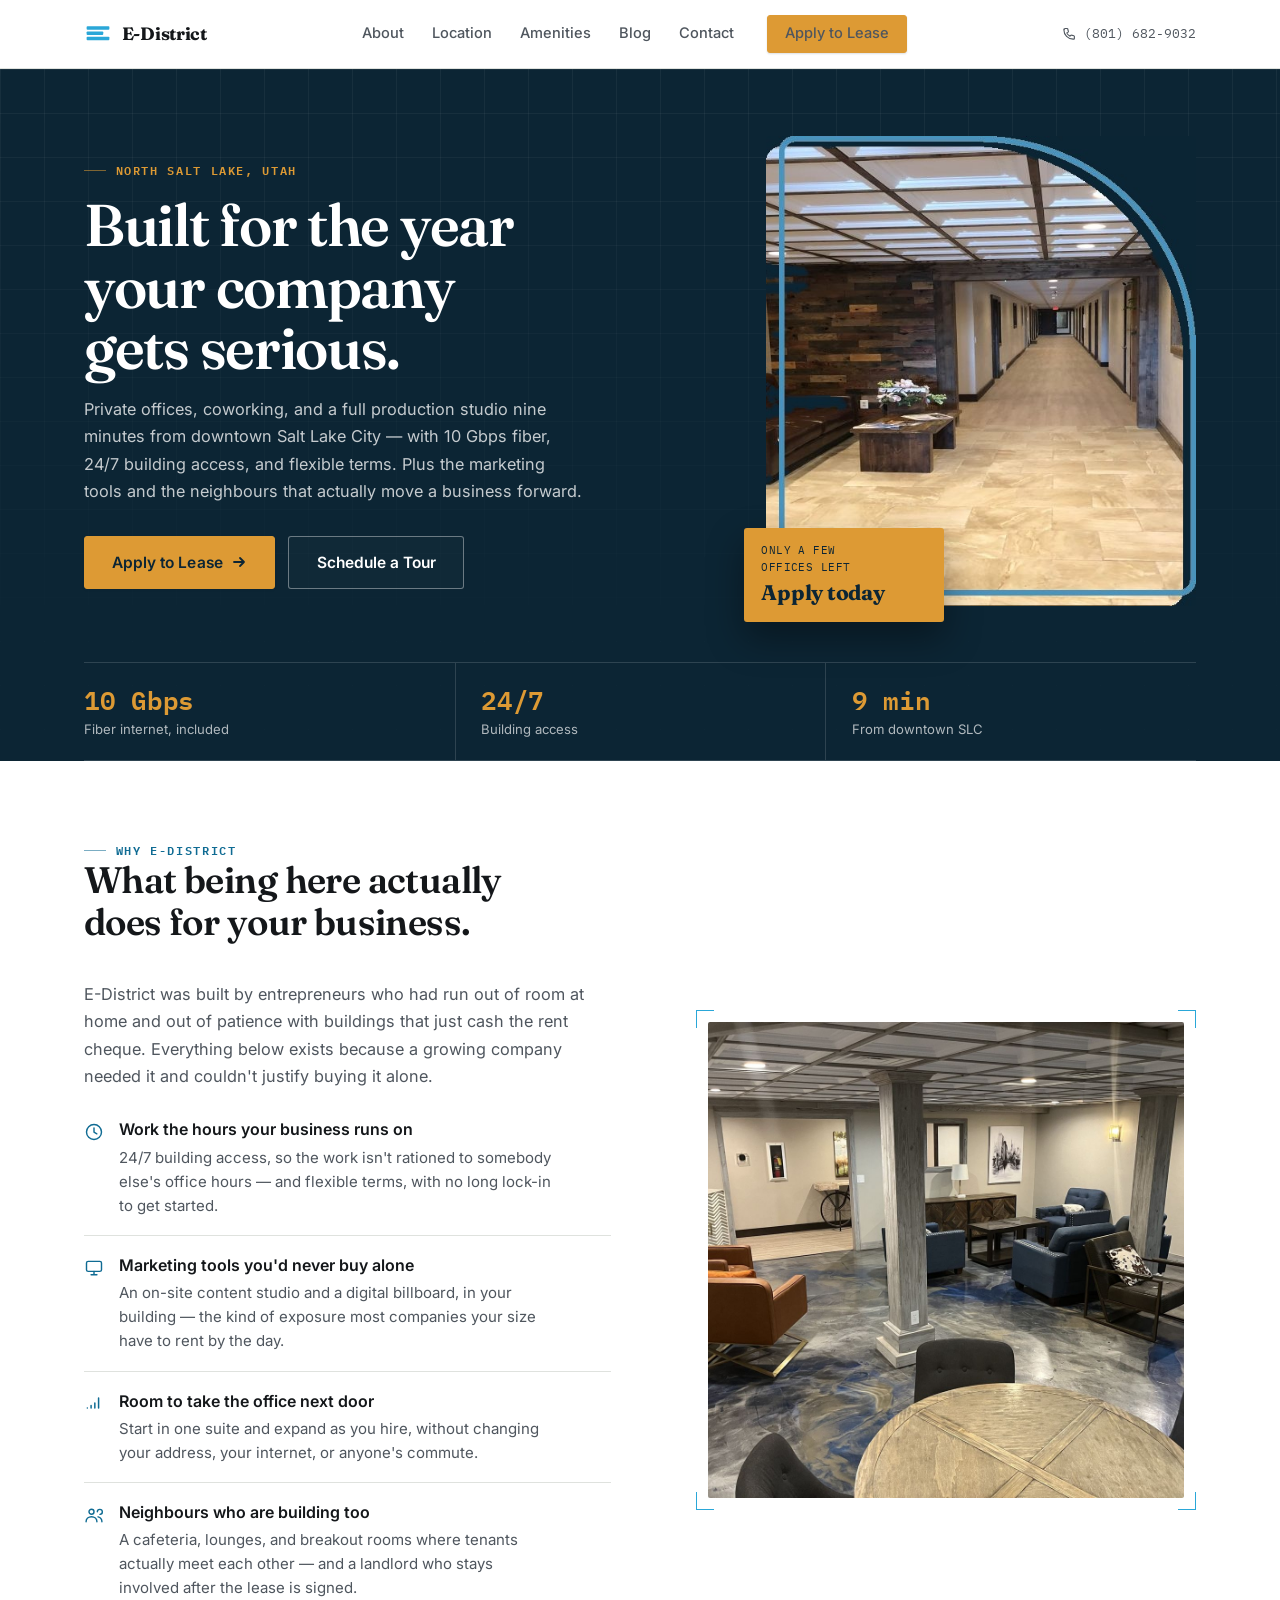
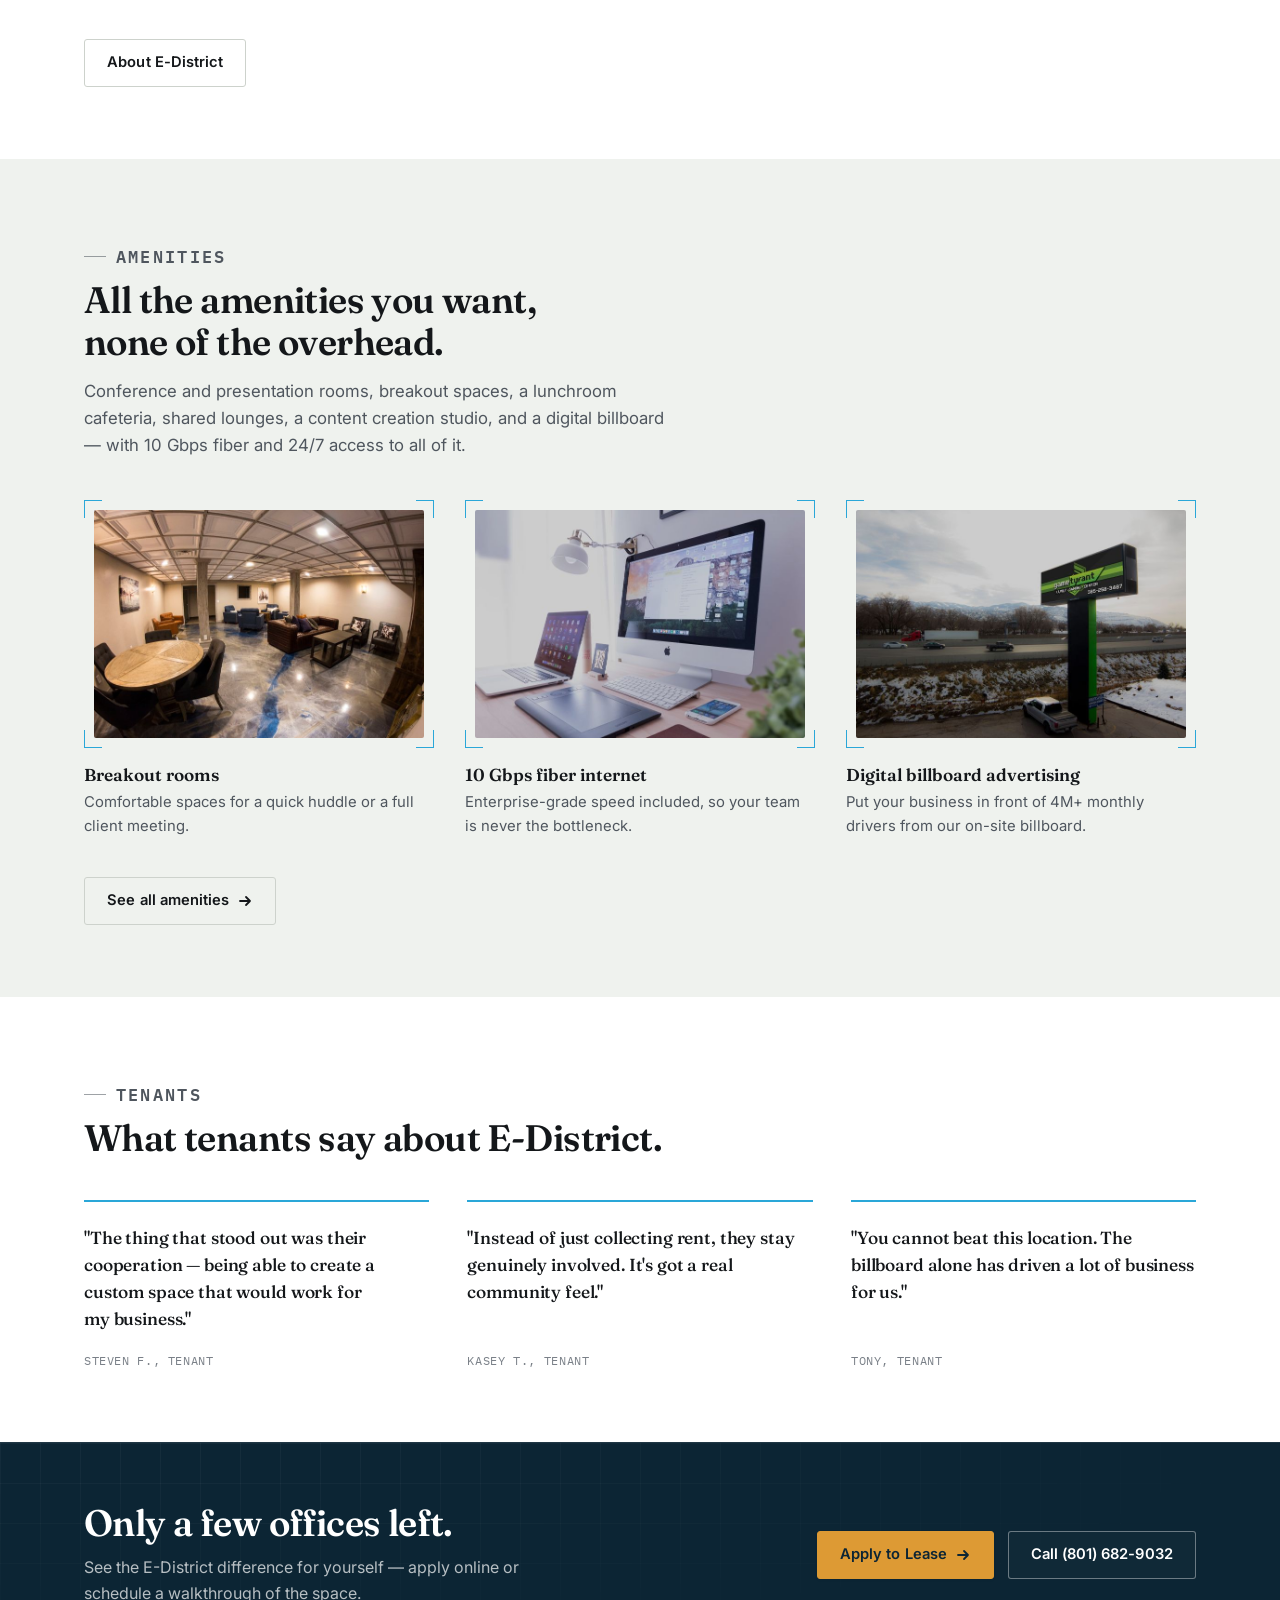
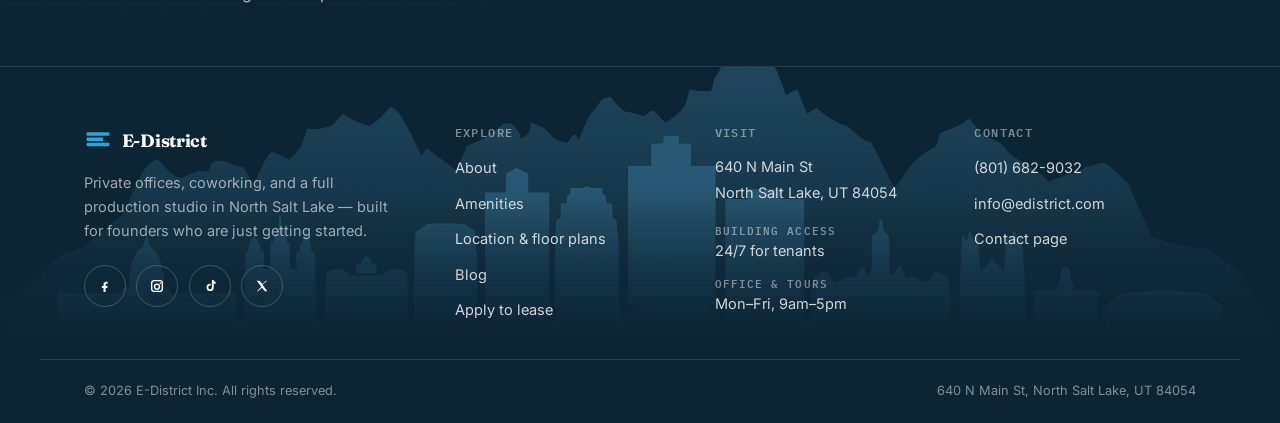
==== index.html @ f1ffbae7 "Initial commit: E-District v1 static site Static marketing site for E-District (edistrict.com) — pla" ====
<!DOCTYPE html>
<html lang="en">
<head>
<meta charset="UTF-8">
  <meta name="viewport" content="width=device-width, initial-scale=1.0">
  <title>E-District | Flexible Office Space in North Salt Lake, UT</title>
  <meta name="description" content="Private offices, coworking, and a production studio in North Salt Lake, UT — 9 minutes from downtown Salt Lake City, with 10 Gbps fiber, 24/7 building access, and flexible-term leases.">
  <link rel="canonical" href="https://edistrict.com/">
  <meta property="og:type" content="website">
  <meta property="og:site_name" content="E-District">
  <meta property="og:title" content="E-District | Flexible Office Space in North Salt Lake, UT">
  <meta property="og:description" content="Private offices, coworking, and a production studio in North Salt Lake, UT — 9 minutes from downtown Salt Lake City, with 10 Gbps fiber, 24/7 building access, and flexible-term leases.">
  <meta property="og:url" content="https://edistrict.com/">
  <meta property="og:image" content="https://edistrict.com/assets/og-image.jpg">
  <meta name="twitter:card" content="summary_large_image">
  <meta name="twitter:title" content="E-District | Flexible Office Space in North Salt Lake, UT">
  <meta name="twitter:description" content="Private offices, coworking, and a production studio in North Salt Lake, UT — 9 minutes from downtown Salt Lake City, with 10 Gbps fiber, 24/7 building access, and flexible-term leases.">
  <meta name="twitter:image" content="https://edistrict.com/assets/og-image.jpg">
  <link rel="icon" href="/assets/favicon.svg" type="image/svg+xml">
  <link rel="preconnect" href="https://fonts.googleapis.com">
  <link rel="preconnect" href="https://fonts.gstatic.com" crossorigin>
  <link rel="stylesheet" href="/css/styles.css">
  <script src="/js/analytics.js" defer></script>
<script type="application/ld+json">
  {
    "@context": "https://schema.org",
    "@type": "RealEstateAgent",
    "name": "E-District",
    "image": "https://edistrict.com/assets/hero-lobby.jpg",
    "url": "https://edistrict.com/",
    "telephone": "+18016829032",
    "email": "info@edistrict.com",
    "priceRange": "$$",
    "address": {
      "@type": "PostalAddress",
      "streetAddress": "640 N Main St",
      "addressLocality": "North Salt Lake",
      "addressRegion": "UT",
      "postalCode": "84054",
      "addressCountry": "US"
    },
    "geo": { "@type": "GeoCoordinates", "latitude": 40.8535, "longitude": -111.9207 },
    "openingHoursSpecification": {
      "@type": "OpeningHoursSpecification",
      "dayOfWeek": ["Monday","Tuesday","Wednesday","Thursday","Friday"],
      "opens": "09:00", "closes": "17:00"
    },
    "amenityFeature": [
      { "@type": "LocationFeatureSpecification", "name": "24/7 building access for tenants", "value": true },
      { "@type": "LocationFeatureSpecification", "name": "10 Gbps fiber internet", "value": true },
      { "@type": "LocationFeatureSpecification", "name": "Conference and presentation rooms", "value": true },
      { "@type": "LocationFeatureSpecification", "name": "Content creation studio", "value": true },
      { "@type": "LocationFeatureSpecification", "name": "Lunchroom cafeteria", "value": true },
      { "@type": "LocationFeatureSpecification", "name": "On-site digital billboard advertising", "value": true }
    ],
    "sameAs": [
      "https://www.facebook.com/EDistrictUtah/",
      "https://www.instagram.com/edistrictoffices",
      "https://www.tiktok.com/@edistrictoffices",
      "https://twitter.com/EdistrictUtah"
    ]
  }
  </script>
</head>
<body>
  <a class="skip-link" href="#main">Skip to content</a>
  <header class="site-header">
    <div class="wrap nav">
      <a class="brand" href="/">
        <svg class="brand-mark" viewBox="0 0 32 32" aria-hidden="true">
          <rect x="3" y="19" width="26" height="4" rx="1"/>
          <rect x="3" y="13" width="19" height="4" rx="1"/>
          <rect x="3" y="7" width="26" height="4" rx="1"/>
        </svg>
        <span>E-District</span>
      </a>
      <nav class="nav-links" id="nav-links" aria-label="Primary">
        <a href="/about/">About</a>
        <a href="/map/">Location</a>
        <a href="/amenities/">Amenities</a>
        <a href="/blog/">Blog</a>
        <a href="/contact/">Contact</a>
        <a class="btn btn-sm btn-primary" href="https://7fvinr5e1xg.typeform.com/to/bxV5G1v6" target="_blank" rel="noopener noreferrer">Apply to Lease</a>
        <a class="nav-panel-phone" href="tel:+18016829032"><svg viewBox="0 0 24 24" fill="none" stroke="currentColor" stroke-width="1.8" stroke-linecap="round" stroke-linejoin="round" aria-hidden="true"><path d="M4 5c0-.6.4-1 1-1h3.2c.5 0 .9.3 1 .8l1 4a1 1 0 0 1-.3 1L7.6 11c1 2.3 2.9 4.2 5.2 5.2l1.2-1.3c.3-.3.7-.4 1-.3l4 1c.5.1.8.5.8 1V20c0 .6-.4 1-1 1h-1C9.6 21 3 14.4 3 6V5Z"/></svg>(801) 682-9032</a>
      </nav>
      <div class="nav-right">
        <a class="nav-phone" href="tel:+18016829032"><svg viewBox="0 0 24 24" fill="none" stroke="currentColor" stroke-width="1.8" stroke-linecap="round" stroke-linejoin="round" aria-hidden="true"><path d="M4 5c0-.6.4-1 1-1h3.2c.5 0 .9.3 1 .8l1 4a1 1 0 0 1-.3 1L7.6 11c1 2.3 2.9 4.2 5.2 5.2l1.2-1.3c.3-.3.7-.4 1-.3l4 1c.5.1.8.5.8 1V20c0 .6-.4 1-1 1h-1C9.6 21 3 14.4 3 6V5Z"/></svg>(801) 682-9032</a>
        <button class="nav-toggle" aria-expanded="false" aria-controls="nav-links" aria-label="Toggle menu">
          <span></span>
        </button>
      </div>
    </div>
  </header>
  <main id="main">
    <section class="hero">
      <div class="wrap hero-grid">
        <div>
          <p class="spec">NORTH SALT LAKE, UTAH</p>
          <h1 class="h1">Built for the year your company gets serious.</h1>
          <p class="lede">Private offices, coworking, and a full production studio nine minutes from downtown Salt Lake City — with 10 Gbps fiber, 24/7 building access, and flexible terms. Plus the marketing tools and the neighbours that actually move a business forward.</p>
          <div class="hero-ctas">
            <a class="btn btn-lg btn-primary" href="https://7fvinr5e1xg.typeform.com/to/bxV5G1v6" target="_blank" rel="noopener noreferrer">Apply to Lease<svg viewBox="0 0 16 16" fill="none" stroke="currentColor" stroke-width="1.8" stroke-linecap="round" stroke-linejoin="round" aria-hidden="true"><path d="M3 8h10M9 4l4 4-4 4"/></svg></a>
            <a class="btn btn-lg btn-outline-light" href="/contact/">Schedule a Tour</a>
          </div>
        </div>
        <div class="hero-figure">
          <img class="hero-photo" src="/assets/hero-lobby.jpg" alt="E-District lobby and hallway with wood-panel accent wall" loading="eager" fetchpriority="high" width="534" height="584">
          <p class="hero-badge">Only a few offices left<strong>Apply today</strong></p>
        </div>
      </div>
      <div class="wrap">
        <div class="stat-strip">
          <div class="stat"><div class="stat-num">10 Gbps</div><div class="stat-label">Fiber internet, included</div></div>
          <div class="stat"><div class="stat-num">24/7</div><div class="stat-label">Building access</div></div>
          <div class="stat"><div class="stat-num">9 min</div><div class="stat-label">From downtown SLC</div></div>
        </div>
      </div>
    </section>

    <section class="section">
      <div class="wrap split">
        <div>
          <p class="spec">WHY E-DISTRICT</p>
          <h2 class="h2">What being here actually does for your business.</h2>
          <p class="lede mt-lg">E-District was built by entrepreneurs who had run out of room at home and out of patience with buildings that just cash the rent cheque. Everything below exists because a growing company needed it and couldn't justify buying it alone.</p>
          <div class="value-list">
            <div class="value-item">
              <svg viewBox="0 0 24 24" fill="none" stroke="currentColor" stroke-width="1.7" stroke-linecap="round" stroke-linejoin="round" aria-hidden="true"><circle cx="12" cy="12" r="9"/><path d="M12 7v5.2l3.4 2"/></svg>
              <div><h3>Work the hours your business runs on</h3><p>24/7 building access, so the work isn't rationed to somebody else's office hours — and flexible terms, with no long lock-in to get started.</p></div>
            </div>
            <div class="value-item">
              <svg viewBox="0 0 24 24" fill="none" stroke="currentColor" stroke-width="1.7" stroke-linecap="round" stroke-linejoin="round" aria-hidden="true"><rect x="3" y="4" width="18" height="12" rx="2"/><path d="M12 16v4M8.5 20h7"/></svg>
              <div><h3>Marketing tools you'd never buy alone</h3><p>An on-site content studio and a digital billboard, in your building — the kind of exposure most companies your size have to rent by the day.</p></div>
            </div>
            <div class="value-item">
              <svg viewBox="0 0 24 24" fill="none" stroke="currentColor" stroke-width="1.8" stroke-linecap="round" stroke-linejoin="round" aria-hidden="true"><path d="M4 18h.01M8.5 18v-3M13 18v-6M17.5 18V6"/></svg>
              <div><h3>Room to take the office next door</h3><p>Start in one suite and expand as you hire, without changing your address, your internet, or anyone's commute.</p></div>
            </div>
            <div class="value-item">
              <svg viewBox="0 0 24 24" fill="none" stroke="currentColor" stroke-width="1.7" stroke-linecap="round" stroke-linejoin="round" aria-hidden="true"><circle cx="9" cy="8" r="3"/><path d="M2.5 20c0-3.6 2.9-6 6.5-6s6.5 2.4 6.5 6"/><path d="M16 8.2a3 3 0 1 1 3.2 3M21.5 20c0-2.9-1.9-5.1-4.6-5.8"/></svg>
              <div><h3>Neighbours who are building too</h3><p>A cafeteria, lounges, and breakout rooms where tenants actually meet each other — and a landlord who stays involved after the lease is signed.</p></div>
            </div>
          </div>
          <a class="btn btn-outline mt-lg" href="/about/">About E-District</a>
        </div>
        <div>
          <div class="frame split-media"><div class="frame-c2"></div><img src="/assets/common-area.jpg" alt="E-District shared common area with lounge seating" loading="lazy" width="1400" height="1050"></div>
        </div>
      </div>
    </section>

    <section class="section section-alt">
      <div class="wrap">
        <div class="section-head">
          <p class="spec">AMENITIES</p>
          <h2 class="h2">All the amenities you want, none of the overhead.</h2>
          <p>Conference and presentation rooms, breakout spaces, a lunchroom cafeteria, shared lounges, a content creation studio, and a digital billboard — with 10 Gbps fiber and 24/7 access to all of it.</p>
        </div>
        <div class="grid-3">
          <div class="amenity-card">
            <div class="frame"><div class="frame-c2"></div><img src="/assets/amenities-img/lobby.jpg" alt="Breakout room with lounge seating" loading="lazy" width="711" height="490"></div>
            <h3>Breakout rooms</h3>
            <p>Comfortable spaces for a quick huddle or a full client meeting.</p>
          </div>
          <div class="amenity-card">
            <div class="frame"><div class="frame-c2"></div><img src="/assets/amenities-img/fiber-internet.jpg" alt="High-speed fiber internet infrastructure" loading="lazy" width="711" height="490"></div>
            <h3>10 Gbps fiber internet</h3>
            <p>Enterprise-grade speed included, so your team is never the bottleneck.</p>
          </div>
          <div class="amenity-card">
            <div class="frame"><div class="frame-c2"></div><img src="/assets/amenities-img/digital-billboard.jpg" alt="Digital billboard along the freeway" loading="lazy" width="711" height="490"></div>
            <h3>Digital billboard advertising</h3>
            <p>Put your business in front of 4M+ monthly drivers from our on-site billboard.</p>
          </div>
        </div>
        <a class="btn btn-outline mt-lg" href="/amenities/">See all amenities<svg viewBox="0 0 16 16" fill="none" stroke="currentColor" stroke-width="1.8" stroke-linecap="round" stroke-linejoin="round" aria-hidden="true"><path d="M3 8h10M9 4l4 4-4 4"/></svg></a>
      </div>
    </section>

    <section class="section">
      <div class="wrap">
        <div class="section-head">
          <p class="spec">TENANTS</p>
          <h2 class="h2">What tenants say about E-District.</h2>
        </div>
        <div class="quote-grid">
          <div class="quote-card">
            <p>"The thing that stood out was their cooperation — being able to create a custom space that would work for my business."</p>
            <cite>Steven F., Tenant</cite>
          </div>
          <div class="quote-card">
            <p>"Instead of just collecting rent, they stay genuinely involved. It's got a real community feel."</p>
            <cite>Kasey T., Tenant</cite>
          </div>
          <div class="quote-card">
            <p>"You cannot beat this location. The billboard alone has driven a lot of business for us."</p>
            <cite>Tony, Tenant</cite>
          </div>
        </div>
      </div>
    </section>

    <section class="cta-band">
      <div class="wrap cta-band-inner">
        <div>
          <h2 class="h2">Only a few offices left.</h2>
          <p>See the E-District difference for yourself — apply online or schedule a walkthrough of the space.</p>
        </div>
        <div class="cta-band-ctas">
          <a class="btn btn-primary" href="https://7fvinr5e1xg.typeform.com/to/bxV5G1v6" target="_blank" rel="noopener noreferrer">Apply to Lease<svg viewBox="0 0 16 16" fill="none" stroke="currentColor" stroke-width="1.8" stroke-linecap="round" stroke-linejoin="round" aria-hidden="true"><path d="M3 8h10M9 4l4 4-4 4"/></svg></a>
          <a class="btn btn-outline-light" href="tel:+18016829032">Call (801) 682-9032</a>
        </div>
      </div>
    </section>

  </main>
  <footer class="site-footer">
    <img class="footer-skyline" src="/assets/skyline.png" alt="" loading="lazy" width="2000" height="877">
    <div class="wrap footer-main">
      <div class="footer-grid">
        <div class="footer-brand">
          <a class="brand" href="/">
            <svg class="brand-mark" viewBox="0 0 32 32" aria-hidden="true">
              <rect x="3" y="19" width="26" height="4" rx="1"/>
              <rect x="3" y="13" width="19" height="4" rx="1"/>
              <rect x="3" y="7" width="26" height="4" rx="1"/>
            </svg>
            <span>E-District</span>
          </a>
          <p>Private offices, coworking, and a full production studio in North Salt Lake — built for founders who are just getting started.</p>
          <div class="footer-social">
          <a href="https://www.facebook.com/EDistrictUtah/" target="_blank" rel="noopener noreferrer" aria-label="E-District on Facebook"><svg viewBox="0 0 24 24"><path d="M14.5 8.5H16V5.7c-.3 0-1.2-.1-2.3-.1-2.3 0-3.9 1.4-3.9 4v2.4H7.3v3.1h2.5V21h3.2v-5.9h2.4l.4-3.1h-2.8V10c0-.9.2-1.5 1.5-1.5Z"/></svg></a>
          <a href="https://www.instagram.com/edistrictoffices" target="_blank" rel="noopener noreferrer" aria-label="E-District on Instagram"><svg viewBox="0 0 24 24"><path d="M8 3h8a5 5 0 0 1 5 5v8a5 5 0 0 1-5 5H8a5 5 0 0 1-5-5V8a5 5 0 0 1 5-5Zm0 2a3 3 0 0 0-3 3v8a3 3 0 0 0 3 3h8a3 3 0 0 0 3-3V8a3 3 0 0 0-3-3H8Zm4 3.3A4.7 4.7 0 1 1 7.3 13 4.7 4.7 0 0 1 12 8.3Zm0 2A2.7 2.7 0 1 0 14.7 13 2.7 2.7 0 0 0 12 10.3Zm5-3.6a1.1 1.1 0 1 1-1.1 1.1 1.1 1.1 0 0 1 1.1-1.1Z"/></svg></a>
          <a href="https://www.tiktok.com/@edistrictoffices" target="_blank" rel="noopener noreferrer" aria-label="E-District on Tiktok"><svg viewBox="0 0 24 24"><path d="M15 3h2.6c.2 1.6 1.4 2.9 3.1 3.2v2.6a6 6 0 0 1-3.1-.9v6.3a5.4 5.4 0 1 1-5.4-5.4c.2 0 .5 0 .7.1v2.7a2.7 2.7 0 1 0 1.9 2.6V3Z"/></svg></a>
          <a href="https://twitter.com/EdistrictUtah" target="_blank" rel="noopener noreferrer" aria-label="E-District on Twitter"><svg viewBox="0 0 24 24"><path d="m4 4 7 9.2L4.4 20H6l5.9-5.4L16.5 20H20l-7.4-9.7L19.6 4H18l-5.4 5-4.2-5H4Z"/></svg></a>
          </div>
        </div>
        <div class="footer-col">
          <h2>Explore</h2>
          <ul>
            <li><a href="/about/">About</a></li>
            <li><a href="/amenities/">Amenities</a></li>
            <li><a href="/map/">Location &amp; floor plans</a></li>
            <li><a href="/blog/">Blog</a></li>
            <li><a href="/spaces/">Apply to lease</a></li>
          </ul>
        </div>
        <div class="footer-col">
          <h2>Visit</h2>
          <address>
            640 N Main St<br>
            North Salt Lake, UT 84054
          </address>
          <dl class="hours">
            <dt>Building access</dt><dd>24/7 for tenants</dd>
            <dt>Office &amp; tours</dt><dd>Mon–Fri, 9am–5pm</dd>
          </dl>
        </div>
        <div class="footer-col">
          <h2>Contact</h2>
          <ul>
            <li><a href="tel:+18016829032">(801) 682-9032</a></li>
            <li><a href="mailto:info@edistrict.com">info@edistrict.com</a></li>
            <li><a href="/contact/">Contact page</a></li>
          </ul>
        </div>
      </div>
    </div>
    <div class="wrap footer-bottom">
      <span>&copy; <span data-year>2026</span> E-District Inc. All rights reserved.</span>
      <span>640 N Main St, North Salt Lake, UT 84054</span>
    </div>
  </footer>
  <script src="/js/main.js"></script>
</body>
</html>
---- css/styles.css ----
/* =========================================================
   E-DISTRICT — Design System
   Blueprint-inspired: architectural precision + warm materiality
   ========================================================= */

@import url('https://fonts.googleapis.com/css2?family=Fraunces:opsz,wght@9..144,500;9..144,600;9..144,700&family=Inter:wght@400;500;600;700&family=IBM+Plex+Mono:wght@500;600&display=swap');

:root{
  /* Color */
  --ink: #14171a;
  --ink-soft: #4f565e;
  --ink-faint: #7a8088;
  --paper: #ffffff;
  --paper-alt: #eff2ee;
  --blueprint: #0f6b93;
  --blueprint-bright: #2aa7d8;
  --navy-deep: #0c2534;
  --navy-soft: #123145;
  --amber: #dd9a34;
  --amber-deep: #b87d21;
  --line: #dfe2de;
  --line-strong: #cdd2cc;
  --line-deep: rgba(255,255,255,.14);

  /* Type */
  --font-display: "Fraunces", Georgia, serif;
  --font-body: "Inter", -apple-system, BlinkMacSystemFont, "Segoe UI", sans-serif;
  --font-mono: "IBM Plex Mono", "SFMono-Regular", Menlo, monospace;

  /* Layout */
  --max: 1200px;
  --max-narrow: 780px;
  --gutter: clamp(1.25rem, 3.6vw, 2.75rem);
  --radius: 3px;
  --radius-lg: 5px;
  --header-h: 68px;

  /* Rhythm */
  --section-y: clamp(3.25rem, 5.6vw, 5.25rem);
  --section-y-tight: clamp(2.5rem, 4vw, 3.75rem);
  --frame-pad: 12px;
}

/* ---------- Reset ---------- */
*, *::before, *::after{ box-sizing: border-box; }
html{ scroll-behavior: smooth; -webkit-text-size-adjust: 100%; }
@media (prefers-reduced-motion: reduce){
  html{ scroll-behavior: auto; }
  *, *::before, *::after{ animation-duration: .001ms !important; animation-iteration-count: 1 !important; transition-duration: .001ms !important; }
}
body{
  margin: 0;
  min-height: 100vh;
  display: flex; flex-direction: column;
  font-family: var(--font-body);
  color: var(--ink);
  background: var(--paper);
  line-height: 1.62;
  -webkit-font-smoothing: antialiased;
}
img{ max-width: 100%; height: auto; display: block; }
a{ color: inherit; text-decoration: none; }
ul{ margin: 0; padding: 0; list-style: none; }
h1,h2,h3,h4{
  font-family: var(--font-display); font-weight: 600; line-height: 1.1;
  margin: 0; color: var(--ink); text-wrap: balance;
}
p{ margin: 0; text-wrap: pretty; }
button{ font-family: inherit; cursor: pointer; }
input, textarea{ font-family: inherit; font-size: 1rem; }
iframe{ max-width: 100%; }
main{ flex: 1 0 auto; }
.site-header, .site-footer{ flex: none; }

/* Visible keyboard focus everywhere */
a:focus-visible, button:focus-visible, input:focus-visible, textarea:focus-visible{
  outline: 2px solid var(--blueprint-bright);
  outline-offset: 3px;
  border-radius: 2px;
}

.skip-link{
  position: absolute; left: -9999px; top: 0; background: var(--ink); color: #fff;
  padding: .75rem 1.25rem; z-index: 200; font-family: var(--font-body); font-size: .9rem;
}
.skip-link:focus{ left: var(--gutter); top: var(--gutter); }

/* ---------- Layout helpers ---------- */
.wrap{ max-width: var(--max); margin-inline: auto; padding-inline: var(--gutter); }
.wrap-narrow{ max-width: var(--max-narrow); margin-inline: auto; padding-inline: var(--gutter); }
.section{ padding-block: var(--section-y); }
.section-tight{ padding-block: var(--section-y-tight); }
.section-alt{ background: var(--paper-alt); }

/* Hairline transition between two consecutive light sections */
.section:not(.section-alt) + .section:not(.section-alt){ border-top: 1px solid var(--line); }

.section-head{ max-width: 60ch; margin-bottom: clamp(1.85rem, 3.2vw, 2.75rem); }
.section-head .h2{ margin-top: .7rem; }
.section-head p{ color: var(--ink-soft); font-size: 1.05rem; margin-top: .9rem; max-width: 56ch; }
.section-head.center{ text-align: center; }
.section-head.center .spec{ justify-content: center; }

.h1{ font-size: clamp(2.35rem, 4.6vw, 3.7rem); line-height: 1.05; letter-spacing: -0.022em; }
.h1-page{ font-size: clamp(2rem, 3.5vw, 2.95rem); line-height: 1.08; letter-spacing: -0.02em; }
.h2{ font-size: clamp(1.72rem, 2.9vw, 2.3rem); line-height: 1.14; letter-spacing: -0.016em; }
.h3{ font-size: 1.14rem; line-height: 1.3; letter-spacing: -0.005em; }
.lede{ font-size: clamp(1.02rem, 1.25vw, 1.13rem); line-height: 1.68; color: var(--ink-soft); max-width: 52ch; }

/* Eyebrow / spec label */
.spec{
  display: inline-flex; align-items: center; gap: .6rem;
  font-family: var(--font-mono);
  font-size: .73rem; font-weight: 600;
  letter-spacing: .14em; text-transform: uppercase;
  color: var(--blueprint);
  line-height: 1.4;
}
.spec::before{
  content: ""; flex: none; width: 22px; height: 1px;
  background: currentColor; opacity: .55;
}

/* ---------- Buttons ---------- */
.btn{
  display: inline-flex; align-items: center; justify-content: center; gap: .5rem;
  font-family: var(--font-body); font-weight: 600; font-size: .92rem;
  letter-spacing: .002em;
  min-height: 46px;
  padding: .7rem 1.4rem;
  border-radius: var(--radius);
  border: 1.5px solid transparent;
  transition: background-color .16s ease, color .16s ease, border-color .16s ease, box-shadow .16s ease, transform .12s ease;
  white-space: nowrap;
}
.btn:active{ transform: translateY(1px); }
.btn-lg{ min-height: 52px; font-size: .97rem; padding: .8rem 1.7rem; }
.btn-sm{ min-height: 38px; font-size: .86rem; padding: .45rem 1.05rem; }
.btn-primary{
  background: var(--amber); color: var(--navy-deep); border-color: var(--amber);
  box-shadow: 0 1px 2px rgba(12,37,52,.14);
}
.btn-primary:hover{ background: var(--amber-deep); border-color: var(--amber-deep); box-shadow: 0 4px 14px rgba(184,125,33,.28); }
.btn-outline{ background: transparent; color: var(--ink); border-color: var(--line-strong); }
.btn-outline:hover{ background: var(--ink); color: #fff; border-color: var(--ink); }
.btn-outline-light{ background: rgba(255,255,255,.02); color: #fff; border-color: rgba(255,255,255,.38); }
.btn-outline-light:hover{ background: #fff; color: var(--navy-deep); border-color: #fff; }
.btn-ghost{
  background: transparent; color: var(--blueprint);
  padding-inline: 0; border: none; min-height: 0;
}
.btn-ghost:hover{ color: var(--blueprint-bright); }
.btn-ghost svg{ transition: transform .16s ease; }
.btn-ghost:hover svg{ transform: translateX(3px); }
.btn svg{ width: 16px; height: 16px; flex: none; }

.btn-row{ display: flex; gap: .85rem; flex-wrap: wrap; align-items: center; }

/* ---------- Header / Nav ---------- */
/* Note: backdrop-filter lives on a ::before layer, not on .site-header itself.
   filter/backdrop-filter on an ancestor becomes a containing block for
   position:fixed descendants (e.g. the mobile .nav-links panel), which would
   pull that panel into the header's small blurred compositing layer and make
   it translucent. Keeping .site-header filter-free avoids that. */
.site-header{
  position: sticky; top: 0; z-index: 100;
  border-bottom: 1px solid var(--line);
  transition: border-color .2s ease;
}
.site-header::before{
  content: "";
  position: absolute; inset: 0; z-index: -1;
  background: rgba(255,255,255,.9);
  backdrop-filter: saturate(150%) blur(10px);
  transition: box-shadow .2s ease;
}
.site-header.is-scrolled::before{ box-shadow: 0 1px 18px rgba(12,37,52,.09); }

.nav{
  display: flex; align-items: center; justify-content: space-between;
  gap: 1.5rem;
  min-height: var(--header-h);
}
.brand{
  display: flex; align-items: center; gap: .6rem;
  font-family: var(--font-display); font-weight: 700; font-size: 1.12rem;
  letter-spacing: -0.015em; color: var(--ink); flex: none;
}
.brand-mark{ width: 28px; height: 28px; flex: none; }
.brand-mark rect{ fill: var(--blueprint-bright); }

.nav-links{ display: flex; align-items: center; gap: 1.75rem; }
.nav-links a{
  font-size: .915rem; font-weight: 500; color: var(--ink-soft);
  position: relative; padding-block: .35rem;
  transition: color .15s ease;
}
.nav-links a:hover{ color: var(--ink); }
.nav-links a::after{
  content: ""; position: absolute; left: 0; right: 0; bottom: -2px; height: 2px;
  background: var(--amber); transform: scaleX(0); transform-origin: left;
  transition: transform .18s ease;
}
.nav-links a:hover::after{ transform: scaleX(1); }
.nav-links a[aria-current="page"]{ color: var(--ink); font-weight: 600; }
.nav-links a[aria-current="page"]::after{ transform: scaleX(1); }
.nav-links .btn::after{ display: none; }
.nav-links .btn{ margin-left: .35rem; }

.nav-right{ display: flex; align-items: center; gap: 1.25rem; flex: none; }
.nav-phone{
  font-family: var(--font-mono); font-size: .84rem; color: var(--ink-soft);
  display: flex; align-items: center; gap: .45rem; white-space: nowrap;
  transition: color .15s ease;
}
.nav-phone:hover{ color: var(--ink); }
.nav-phone svg{ width: 15px; height: 15px; flex: none; }

.nav-toggle{
  display: none; background: none; border: none; padding: .4rem;
  width: 42px; height: 42px; align-items: center; justify-content: center;
  margin-right: -.4rem;
}
.nav-toggle span, .nav-toggle span::before, .nav-toggle span::after{
  content: ""; display: block; width: 22px; height: 2px; background: var(--ink); position: relative;
  transition: transform .2s ease, opacity .2s ease;
}
.nav-toggle span::before{ position: absolute; top: -7px; }
.nav-toggle span::after{ position: absolute; top: 7px; }
.nav-toggle[aria-expanded="true"] span{ background: transparent; }
.nav-toggle[aria-expanded="true"] span::before{ transform: translateY(7px) rotate(45deg); }
.nav-toggle[aria-expanded="true"] span::after{ transform: translateY(-7px) rotate(-45deg); }

@media (max-width: 1000px){
  .nav-links{ gap: 1.35rem; }
  .nav-links a{ font-size: .88rem; }
}
@media (max-width: 900px){
  :root{ --header-h: 62px; }
  .nav-links{
    position: fixed; inset: var(--header-h) 0 0 0; background: var(--paper);
    flex-direction: column; align-items: stretch; gap: 0;
    padding: 1.25rem var(--gutter) 2rem;
    overflow-y: auto;
    transform: translateY(-8px); opacity: 0; visibility: hidden;
    transition: opacity .18s ease, transform .18s ease, visibility .18s;
    border-top: 1px solid var(--line);
  }
  .nav-links.is-open{ transform: translateY(0); opacity: 1; visibility: visible; }
  .nav-links a{
    width: 100%; padding-block: .95rem; font-size: 1.02rem; font-weight: 500;
    color: var(--ink); border-bottom: 1px solid var(--line);
  }
  .nav-links a::after{ display: none; }
  .nav-links a[aria-current="page"]{ color: var(--blueprint); }
  .nav-links .btn{ margin: 1.35rem 0 0; width: 100%; }
  .nav-phone{ display: none; }
  .nav-toggle{ display: flex; }
}

/* ---------- Blueprint grid backdrop (shared) ---------- */
.grid-bg::before{
  content: "";
  position: absolute; inset: 0; pointer-events: none;
  background-image:
    linear-gradient(rgba(255,255,255,.05) 1px, transparent 1px),
    linear-gradient(90deg, rgba(255,255,255,.05) 1px, transparent 1px);
  background-size: 44px 44px;
  mask-image: linear-gradient(180deg, rgba(0,0,0,.9), rgba(0,0,0,.12) 78%);
}

/* ---------- Hero ---------- */
.hero{
  position: relative;
  background: var(--navy-deep);
  color: #fff;
  overflow: hidden;
}
.hero::before{
  content: "";
  position: absolute; inset: 0; pointer-events: none;
  background-image:
    linear-gradient(rgba(255,255,255,.055) 1px, transparent 1px),
    linear-gradient(90deg, rgba(255,255,255,.055) 1px, transparent 1px);
  background-size: 44px 44px;
  mask-image: linear-gradient(180deg, rgba(0,0,0,.9), rgba(0,0,0,.1) 78%);
}
.hero-grid{
  position: relative;
  display: grid;
  grid-template-columns: minmax(0, 1.06fr) minmax(0, .94fr);
  gap: clamp(2.25rem, 4.5vw, 4.5rem);
  align-items: center;
  padding-block: clamp(2.75rem, 5.2vw, 4.5rem) clamp(2.5rem, 4.4vw, 3.75rem);
}
.hero h1{ color: #fff; margin-top: .95rem; }
.hero .spec{ color: var(--amber); }
.hero .lede{ color: rgba(255,255,255,.76); margin-top: 1.05rem; max-width: 50ch; }
.hero-ctas{ display: flex; gap: .85rem; margin-top: 1.9rem; flex-wrap: wrap; }
.hero-figure{
  position: relative; width: 100%; max-width: 430px;
  margin-inline-start: auto;
}
/* The hero photo carries its own blueprint-blue rounded frame, so it is used
   flat here rather than inside the corner-mark .frame motif. */
.hero-photo{
  width: 100%; height: auto; border-radius: 4px;
}
.hero-badge{
  position: absolute; left: -1.35rem; bottom: -1rem;
  background: var(--amber); color: var(--navy-deep);
  padding: .8rem 1.05rem; border-radius: var(--radius);
  font-family: var(--font-mono); font-size: .71rem; letter-spacing: .04em;
  text-transform: uppercase; line-height: 1.5;
  box-shadow: 0 16px 36px rgba(0,0,0,.38);
  max-width: 200px; margin: 0;
}
.hero-badge strong{
  display: block; margin-top: .15rem;
  font-family: var(--font-display); font-size: 1.32rem; font-weight: 700;
  letter-spacing: -0.01em; text-transform: none;
}

@media (max-width: 940px){
  .hero-grid{
    grid-template-columns: 1fr;
    gap: clamp(1.75rem, 4vw, 2.5rem);
    padding-block: clamp(2rem, 5vw, 2.75rem) clamp(2rem, 4vw, 2.75rem);
  }
  .hero-figure{ order: -1; max-width: min(400px, 62%); margin-inline: auto; }
  .hero-badge{ left: -.75rem; bottom: -.85rem; }
  .hero h1{ margin-top: .8rem; }
}
@media (max-width: 560px){
  .hero-figure{ max-width: min(300px, 80%); margin-inline: auto; }
  .hero-ctas .btn{ flex: 1 1 auto; }
  .hero-badge{ max-width: 172px; padding: .7rem .9rem; font-size: .68rem; }
  .hero-badge strong{ font-size: 1.15rem; }
}

/* Simple (non-photo) page hero for interior pages */
.page-hero{
  background: var(--navy-deep); color: #fff; position: relative; overflow: hidden;
}
.page-hero::before{
  content: "";
  position: absolute; inset: 0; pointer-events: none;
  background-image:
    linear-gradient(rgba(255,255,255,.05) 1px, transparent 1px),
    linear-gradient(90deg, rgba(255,255,255,.05) 1px, transparent 1px);
  background-size: 40px 40px;
  mask-image: linear-gradient(180deg, rgba(0,0,0,.85), rgba(0,0,0,.08) 82%);
}
/* .page-hero-inner also carries .wrap, so it must keep the wrap width and
   constrain its children instead — otherwise it centres and falls out of
   alignment with every other section on the page. */
.page-hero-inner{
  position: relative;
  padding-block: clamp(2.5rem, 4.6vw, 4rem) clamp(2.75rem, 5vw, 4.25rem);
}
.page-hero-inner > *{ max-width: 720px; }
.page-hero .spec{ color: var(--amber); }
.page-hero h1{ color: #fff; margin-top: .85rem; }
.page-hero p{
  color: rgba(255,255,255,.76); margin-top: 1rem;
  font-size: clamp(1rem, 1.2vw, 1.09rem); line-height: 1.65; max-width: 56ch;
}
.breadcrumb{
  font-family: var(--font-mono); font-size: .75rem; letter-spacing: .04em;
  color: rgba(255,255,255,.5); margin-bottom: 1.25rem;
}
.breadcrumb a{ color: rgba(255,255,255,.8); }
.breadcrumb a:hover{ color: var(--amber); }

/* ---------- Corner-mark photo frame (signature motif) ---------- */
.frame{
  position: relative;
  padding: var(--frame-pad);
  width: 100%;
}
.frame::before, .frame::after,
.frame .frame-c2::before, .frame .frame-c2::after{
  content: ""; position: absolute; width: 18px; height: 18px; pointer-events: none;
}
.frame::before{ top: 0; left: 0; border-top: 1.5px solid var(--blueprint-bright); border-left: 1.5px solid var(--blueprint-bright); }
.frame::after{ bottom: 0; right: 0; border-bottom: 1.5px solid var(--blueprint-bright); border-right: 1.5px solid var(--blueprint-bright); }
.frame-c2{ position: absolute; inset: 0; }
.frame-c2::before{ top: 0; right: 0; border-top: 1.5px solid var(--blueprint-bright); border-right: 1.5px solid var(--blueprint-bright); }
.frame-c2::after{ bottom: 0; left: 0; border-bottom: 1.5px solid var(--blueprint-bright); border-left: 1.5px solid var(--blueprint-bright); }
.frame img{
  width: 100%; height: 100%;
  object-fit: cover; object-position: center;
  border-radius: 2px; background: var(--paper-alt);
}
.frame.dark::before, .frame.dark::after,
.frame.dark .frame-c2::before, .frame.dark .frame-c2::after{ border-color: var(--amber); }

/* ---------- Stat / spec strip ---------- */
.stat-strip{
  position: relative;
  display: grid; grid-template-columns: repeat(4, minmax(0, 1fr));
  border-top: 1px solid var(--line-deep); border-bottom: 1px solid var(--line-deep);
}
.stat{
  padding: 1.3rem clamp(.9rem, 2vw, 1.6rem);
  border-left: 1px solid var(--line-deep);
}
.stat:first-child{ border-left: none; padding-left: 0; }
.stat-num{
  font-family: var(--font-mono); font-weight: 600;
  font-size: clamp(1.25rem, 2vw, 1.65rem); letter-spacing: -0.01em;
  color: var(--amber); line-height: 1.2;
}
.stat-label{ font-size: .82rem; line-height: 1.45; color: rgba(255,255,255,.68); margin-top: .35rem; }
.stat-strip.light{ border-color: var(--line); }
.stat-strip.light .stat{ border-color: var(--line); }
.stat-strip.light .stat-num{ color: var(--blueprint); }
.stat-strip.light .stat-label{ color: var(--ink-soft); }
@media (max-width: 760px){
  .stat-strip{ grid-template-columns: repeat(2, minmax(0, 1fr)); }
  .stat{ padding-block: 1.05rem; }
  .stat:nth-child(3){ border-left: none; padding-left: 0; }
  .stat:nth-child(n+3){ border-top: 1px solid var(--line-deep); }
  .stat-strip.light .stat:nth-child(n+3){ border-top-color: var(--line); }
}

/* ---------- Value list ---------- */
.value-list{ display: flex; flex-direction: column; gap: 1.1rem; margin-top: 1.75rem; }
.value-item{
  display: flex; gap: .95rem; align-items: flex-start;
  padding-bottom: 1.1rem; border-bottom: 1px solid var(--line);
}
.value-item:last-child{ border-bottom: none; padding-bottom: 0; }
.value-item svg{ width: 20px; height: 20px; flex: none; margin-top: .22rem; color: var(--blueprint); }
.value-item h3{ font-family: var(--font-body); font-weight: 600; font-size: 1rem; line-height: 1.4; }
.value-item p{ color: var(--ink-soft); margin-top: .3rem; font-size: .94rem; line-height: 1.6; max-width: 48ch; }

/* ---------- Two-col feature ---------- */
.split{
  display: grid;
  grid-template-columns: minmax(0, 1fr) minmax(0, 1fr);
  gap: clamp(2.25rem, 4.5vw, 4rem);
  align-items: center;
}
.split-media{
  aspect-ratio: 1 / 1;
  width: 100%; max-width: 500px;
  margin-inline-start: auto;
}
.split.reverse .split-media{ order: 2; margin-inline: 0 auto; }
@media (max-width: 1100px){
  .split-media{ aspect-ratio: 5 / 4; }
}
@media (max-width: 900px){
  .split{ grid-template-columns: 1fr; gap: clamp(1.75rem, 4vw, 2.5rem); }
  .split.reverse .split-media{ order: -1; }
  .split-media{ aspect-ratio: 16 / 9; max-width: 100%; margin-inline: 0; }
}

/* ---------- Card grids ---------- */
.grid-3{
  display: grid; grid-template-columns: repeat(3, minmax(0, 1fr));
  gap: clamp(1.6rem, 2.6vw, 2.25rem) clamp(1.5rem, 2.4vw, 2.1rem);
}
@media (max-width: 900px){ .grid-3{ grid-template-columns: repeat(2, minmax(0, 1fr)); } }
@media (max-width: 600px){ .grid-3{ grid-template-columns: 1fr; gap: 2rem; } }

.amenity-card{ display: flex; flex-direction: column; --frame-pad: 10px; }
.amenity-card .frame{ aspect-ratio: 3 / 2; }
.amenity-card :is(h2, h3){ margin-top: 1.05rem; font-size: 1.08rem; }
.amenity-card p{ color: var(--ink-soft); margin-top: .45rem; font-size: .93rem; line-height: 1.6; max-width: 40ch; }
.amenity-photo{ aspect-ratio: 3 / 2; }

/* ---------- Quotes ---------- */
.quote-grid{
  display: grid; grid-template-columns: repeat(3, minmax(0, 1fr));
  gap: clamp(1.75rem, 3vw, 2.5rem);
}
@media (max-width: 900px){ .quote-grid{ grid-template-columns: 1fr; gap: 1.75rem; } }
.quote-card{
  border-top: 2px solid var(--blueprint-bright);
  padding-top: 1.35rem;
  display: flex; flex-direction: column;
}
.quote-card p{
  font-family: var(--font-display); font-weight: 500;
  font-size: 1.09rem; line-height: 1.55; color: var(--ink);
  letter-spacing: -0.008em; flex: 1;
}
.quote-card cite{
  display: block; margin-top: 1.15rem; font-style: normal;
  font-family: var(--font-mono); font-size: .78rem; letter-spacing: .05em;
  text-transform: uppercase; color: var(--ink-faint);
}

/* ---------- CTA band ---------- */
.cta-band{
  background: var(--navy-deep); color: #fff; position: relative; overflow: hidden;
  border-top: 1px solid rgba(255,255,255,.08);
}
.cta-band::before{
  content: "";
  position: absolute; inset: 0; pointer-events: none;
  background-image: linear-gradient(rgba(255,255,255,.045) 1px, transparent 1px), linear-gradient(90deg, rgba(255,255,255,.045) 1px, transparent 1px);
  background-size: 40px 40px;
  mask-image: radial-gradient(120% 130% at 15% 0%, rgba(0,0,0,.95), rgba(0,0,0,.05) 72%);
}
.cta-band-inner{
  position: relative;
  display: flex; align-items: center; justify-content: space-between;
  gap: clamp(1.75rem, 4vw, 3.5rem); flex-wrap: wrap;
  padding-block: clamp(2.75rem, 4.6vw, 3.9rem);
}
.cta-band h2{ color: #fff; max-width: 22ch; }
.cta-band p{ color: rgba(255,255,255,.7); margin-top: .7rem; max-width: 44ch; font-size: 1rem; line-height: 1.62; }
.cta-band-ctas{ display: flex; gap: .85rem; flex-wrap: wrap; }
@media (max-width: 700px){
  .cta-band-ctas{ width: 100%; }
  .cta-band-ctas .btn{ flex: 1 1 auto; }
}

/* ---------- Footer ---------- */
.site-footer{
  background: var(--navy-deep); color: rgba(255,255,255,.82);
  position: relative; overflow: hidden;
  border-top: 1px solid rgba(255,255,255,.1);
}
/* Decorative skyline sits BEHIND the footer content so it costs no vertical space */
.footer-skyline{
  position: absolute; top: 0; left: 50%; transform: translateX(-50%);
  width: 100%; min-width: 900px;
  height: clamp(150px, 22vw, 280px);
  object-fit: cover; object-position: 50% 14%;
  opacity: .8; pointer-events: none; user-select: none;
  -webkit-mask-image: linear-gradient(180deg, #000 0%, #000 46%, transparent 97%);
          mask-image: linear-gradient(180deg, #000 0%, #000 46%, transparent 97%);
}
.footer-main{ position: relative; padding-block: clamp(2.75rem, 4.6vw, 3.75rem) 2.25rem; }
.footer-grid{
  display: grid;
  grid-template-columns: minmax(0, 1.5fr) repeat(3, minmax(0, 1fr));
  gap: clamp(1.75rem, 3vw, 2.75rem);
}
@media (max-width: 860px){
  .footer-grid{ grid-template-columns: repeat(3, minmax(0, 1fr)); gap: 2.25rem 1.5rem; }
  .footer-brand{ grid-column: 1 / -1; }
}
@media (max-width: 560px){
  .footer-grid{ grid-template-columns: repeat(2, minmax(0, 1fr)); gap: 2rem 1.25rem; }
}
.footer-brand .brand{ color: #fff; }
.footer-brand p{ margin-top: 1rem; font-size: .91rem; line-height: 1.65; color: rgba(255,255,255,.6); max-width: 34ch; }
.footer-social{ display: flex; gap: .65rem; margin-top: 1.35rem; }
.footer-social a{
  width: 42px; height: 42px; border: 1px solid rgba(255,255,255,.2); border-radius: 50%;
  display: flex; align-items: center; justify-content: center;
  transition: border-color .15s, background-color .15s, transform .15s;
}
.footer-social a:hover{ background: var(--amber); border-color: var(--amber); }
.footer-social svg{ width: 16px; height: 16px; fill: #fff; }
.footer-social a:hover svg{ fill: var(--navy-deep); }
.footer-col h2{
  font-family: var(--font-mono); font-size: .72rem; letter-spacing: .12em;
  color: rgba(255,255,255,.45); text-transform: uppercase; margin: 0 0 1.05rem;
  font-weight: 600;
}
.footer-col ul{ display: flex; flex-direction: column; gap: .6rem; }
.footer-col a{ font-size: .91rem; color: rgba(255,255,255,.8); transition: color .15s ease; }
.footer-col a:hover{ color: var(--amber); }
.footer-col address{ font-style: normal; font-size: .91rem; line-height: 1.75; color: rgba(255,255,255,.8); }
.footer-bottom{
  position: relative;
  border-top: 1px solid rgba(255,255,255,.12);
  padding-block: 1.3rem;
  display: flex; justify-content: space-between; gap: .75rem 1.5rem; flex-wrap: wrap;
  font-size: .8rem; color: rgba(255,255,255,.48);
}

/* ---------- Map / embed ---------- */
.map-embed{
  position: relative; width: 100%; aspect-ratio: 4 / 3;
  border: 1px solid var(--line); border-radius: var(--radius); overflow: hidden;
  background: var(--paper-alt);
}
.map-embed iframe{ position: absolute; inset: 0; width: 100%; height: 100%; border: 0; }
.map-embed-wide{ aspect-ratio: 21 / 9; max-height: 460px; }
@media (max-width: 860px){
  .map-embed{ aspect-ratio: 4 / 3; }
  .map-embed-wide{ aspect-ratio: 16 / 10; max-height: 340px; }
}

/* ---------- Floor plans ---------- */
.floor-tabs{ display: flex; gap: .5rem; margin-bottom: 1.35rem; flex-wrap: wrap; }
.floor-tab{
  font-family: var(--font-mono); font-size: .82rem; letter-spacing: .04em;
  padding: .55rem 1.1rem; min-height: 40px;
  border: 1px solid var(--line-strong); background: transparent; color: var(--ink-soft);
  border-radius: var(--radius);
  transition: background-color .15s, color .15s, border-color .15s;
}
.floor-tab:hover{ border-color: var(--ink); color: var(--ink); }
.floor-tab[aria-selected="true"]{ background: var(--ink); color: #fff; border-color: var(--ink); }
.floor-stage{
  border: 1px solid var(--line); border-radius: var(--radius);
  background: var(--paper);
  padding: clamp(1rem, 2.5vw, 1.75rem);
  /* A fixed stage height keeps both plans in the same box, so switching
     floors never shifts the page. */
  height: clamp(230px, 33vw, 480px);
}
.floor-panel{ display: none; height: 100%; }
.floor-panel.is-active{ display: grid; place-items: center; }
.floor-panel img{
  width: auto; height: auto;
  max-width: 100%; max-height: 100%;
  margin-inline: auto; object-fit: contain;
}
.floor-note{ font-family: var(--font-mono); font-size: .76rem; color: var(--ink-faint); margin-top: 1rem; letter-spacing: .03em; }

/* ---------- Contact ---------- */
.contact-grid{
  display: grid; grid-template-columns: minmax(0, .95fr) minmax(0, 1.05fr);
  gap: clamp(2rem, 4vw, 3.5rem);
  align-items: start;
}
@media (max-width: 860px){ .contact-grid{ grid-template-columns: 1fr; } }
.contact-list{ display: flex; flex-direction: column; gap: 1.35rem; margin-top: 1.75rem; }
.contact-list > div{ padding-bottom: 1.35rem; border-bottom: 1px solid var(--line); }
.contact-list > div:last-child{ border-bottom: none; padding-bottom: 0; }
.contact-list dt{
  font-family: var(--font-mono); font-size: .73rem; letter-spacing: .12em;
  text-transform: uppercase; color: var(--ink-faint); font-weight: 600;
}
.contact-list dd{
  margin: .45rem 0 0; font-size: 1.08rem; line-height: 1.5;
  font-family: var(--font-display); font-weight: 600; letter-spacing: -0.01em;
}
.contact-list dd a{ transition: color .15s ease; }
.contact-list dd a:hover{ color: var(--blueprint); }
.contact-list dd.plain{ font-family: var(--font-body); font-weight: 500; font-size: 1rem; }

/* ---------- Steps ---------- */
.step-list{ display: grid; grid-template-columns: repeat(3, minmax(0, 1fr)); gap: clamp(1.5rem, 3vw, 2.25rem); }
@media (max-width: 780px){ .step-list{ grid-template-columns: 1fr; gap: 1.35rem; } }
.step{ border-top: 2px solid var(--line-strong); padding-top: 1.1rem; }
.step-num{ font-family: var(--font-mono); font-size: .78rem; letter-spacing: .12em; color: var(--blueprint); font-weight: 600; }
.step h3{ margin-top: .5rem; font-size: 1.06rem; }
.step p{ color: var(--ink-soft); font-size: .93rem; line-height: 1.6; margin-top: .4rem; }

/* ---------- Blog ---------- */
.post-grid{
  display: grid; grid-template-columns: repeat(3, minmax(0, 1fr));
  gap: clamp(1.85rem, 3vw, 2.5rem) clamp(1.5rem, 2.4vw, 2.1rem);
}
@media (max-width: 900px){ .post-grid{ grid-template-columns: repeat(2, minmax(0, 1fr)); } }
@media (max-width: 600px){ .post-grid{ grid-template-columns: 1fr; gap: 2rem; } }
.post-card{ display: flex; flex-direction: column; height: 100%; --frame-pad: 10px; }
.post-card .frame{ aspect-ratio: 3 / 2; overflow: hidden; }
.post-card .frame img{ transition: transform .35s ease; }
.post-card:hover .frame img{ transform: scale(1.03); }
.post-meta{
  font-family: var(--font-mono); font-size: .74rem; letter-spacing: .07em;
  text-transform: uppercase; color: var(--blueprint); margin-top: 1rem;
}
.post-card :is(h2, h3){ margin-top: .5rem; font-size: 1.06rem; line-height: 1.32; }
.post-card:hover :is(h2, h3){ color: var(--blueprint); }
.post-card p{ color: var(--ink-soft); font-size: .91rem; line-height: 1.6; margin-top: .45rem; max-width: 42ch; }

.featured-post{
  display: grid; grid-template-columns: minmax(0, 1.05fr) minmax(0, .95fr);
  gap: clamp(2rem, 4vw, 3.5rem); align-items: center;
}
@media (max-width: 860px){
  .featured-post{ grid-template-columns: 1fr; gap: 1.75rem; }
  .featured-post .post-card .frame{ aspect-ratio: 16 / 9; }
}
.featured-post .post-card{ --frame-pad: 12px; }
.featured-post .post-card .frame{ aspect-ratio: 4 / 3; }
.featured-post .post-meta{ margin-top: 0; }
.featured-post :is(h2, h3){ font-family: var(--font-display); font-size: clamp(1.45rem, 2.4vw, 1.95rem); line-height: 1.16; letter-spacing: -0.015em; margin-top: .7rem; }
.featured-post .featured-excerpt{ color: var(--ink-soft); margin-top: .85rem; font-size: 1.03rem; line-height: 1.65; max-width: 46ch; }

.filter-row{ display: flex; gap: .5rem; flex-wrap: wrap; margin-bottom: clamp(1.85rem, 3vw, 2.5rem); }
.filter-btn{
  font-family: var(--font-mono); font-size: .78rem; letter-spacing: .04em;
  padding: .45rem 1rem; min-height: 36px;
  border: 1px solid var(--line-strong); background: transparent; color: var(--ink-soft);
  border-radius: 999px;
  transition: background-color .15s, color .15s, border-color .15s;
}
.filter-btn:hover{ border-color: var(--ink); color: var(--ink); }
.filter-btn[aria-pressed="true"]{ background: var(--ink); color: #fff; border-color: var(--ink); }
.post-card[hidden], [data-category][hidden]{ display: none; }

.post-body{ max-width: 66ch; margin-inline: auto; }
.post-body p{ margin-top: 1.25rem; color: var(--ink-soft); font-size: 1.05rem; line-height: 1.75; }
.post-body > p:first-of-type{ font-size: 1.15rem; line-height: 1.65; color: var(--ink); }
.post-body h2{ margin-top: 2.4rem; font-size: clamp(1.3rem, 2vw, 1.55rem); letter-spacing: -0.012em; }
.post-body h2 + p{ margin-top: .85rem; }
.post-body ul{ margin-top: 1.1rem; padding-left: 1.25rem; list-style: disc; }
.post-body li{ margin-top: .5rem; color: var(--ink-soft); line-height: 1.7; }
.post-hero-img{
  margin-top: 0; margin-bottom: 2.25rem;
  aspect-ratio: 16 / 9; max-height: 420px;
}
.post-share{
  display: flex; align-items: center; gap: 1.15rem; flex-wrap: wrap;
  margin-top: 2.75rem; padding-top: 1.75rem; border-top: 1px solid var(--line);
}

/* ---------- Utility ---------- */
.mt-lg{ margin-top: clamp(1.75rem, 3vw, 2.5rem); }
.mt-md{ margin-top: 1.25rem; }
.center{ text-align: center; margin-inline: auto; }
.text-center .lede{ margin-inline: auto; }
.sr-only{ position: absolute; width: 1px; height: 1px; padding: 0; margin: -1px; overflow: hidden; clip: rect(0,0,0,0); border: 0; }

/* ---------- Split order (media wrapper is not a direct grid child) ---------- */
.split.reverse > *:last-child{ order: -1; }
@media (max-width: 900px){
  .split.reverse > *:last-child{ order: 0; }
}

/* ---------- Centered page hero (404) ---------- */
.page-hero-center{ display: flex; align-items: center; min-height: 52vh; }
.page-hero-center .page-hero-inner{ padding-block: clamp(3rem, 6vw, 4.5rem); }

/* ---------- Editorial refinements ---------- */
/* Post hero breaks out wider than the reading measure */
.post-hero-img{
  max-width: none;
  width: min(920px, calc(100vw - 2 * var(--gutter)));
  position: relative; left: 50%; transform: translateX(-50%);
}
@media (max-width: 860px){
  .post-hero-img{ aspect-ratio: 16 / 10; }
}

/* Card imagery stays compact when columns stack */
@media (max-width: 640px){
  .amenity-card .frame,
  .post-card .frame{ aspect-ratio: 16 / 9; }
  .featured-post .post-card .frame{ aspect-ratio: 16 / 10; }
}

/* ---------- Grid column counts: avoid orphan cards on tablet ----------
   A three-item grid keeps three columns down to 640px so it never leaves a
   lone card in a half-empty row; grids with four or more items drop to two.  */
@media (max-width: 900px) and (min-width: 641px){
  .grid-3, .post-grid{ grid-template-columns: repeat(3, minmax(0, 1fr)); gap: 1.6rem 1.25rem; }
  .grid-3:has(> :nth-child(4)),
  .post-grid:has(> :nth-child(4)){ grid-template-columns: repeat(2, minmax(0, 1fr)); gap: 2rem 1.75rem; }
  .amenity-card :is(h2, h3), .post-card :is(h2, h3){ font-size: 1rem; }
  .amenity-card p, .post-card p{ font-size: .88rem; }
}
@media (max-width: 640px) and (min-width: 521px){
  .grid-3, .post-grid{ grid-template-columns: repeat(2, minmax(0, 1fr)); gap: 1.85rem 1.5rem; }
}
@media (max-width: 520px){
  .grid-3, .post-grid{ grid-template-columns: 1fr; gap: 2rem; }
}
@media (min-width: 721px) and (max-width: 900px){
  .quote-grid{ grid-template-columns: repeat(3, minmax(0, 1fr)); gap: 1.5rem; }
  .quote-card p{ font-size: 1rem; }
}

/* ---------- Mobile nav panel extras ---------- */
.nav-panel-phone{ display: none; }
@media (max-width: 900px){
  .nav-links .btn{ min-height: 50px; font-size: .95rem; }
  .nav-links .nav-panel-phone{
    display: inline-flex; align-items: center; gap: .55rem; width: auto;
    margin-top: 1.15rem; min-height: 46px; padding-block: .6rem;
    font-family: var(--font-mono); font-size: .92rem; font-weight: 500;
    color: var(--ink-soft); border-bottom: none;
  }
  .nav-links .nav-panel-phone svg{ width: 16px; height: 16px; flex: none; color: var(--blueprint); }
}

/* Constrained reading column that still aligns with the page grid */
.measure{ max-width: 62ch; }

/* Blog filter empty state */
.filter-empty{
  color: var(--ink-soft); font-size: 1.02rem;
  padding: 2.25rem 0 .5rem;
}
.filter-empty[hidden]{ display: none; }

/* ---------- Footer hours: building access vs staffed hours ---------- */
.footer-col .hours{
  margin: .9rem 0 0;
  display: grid; grid-template-columns: auto; gap: .1rem;
}
.footer-col .hours dt{
  font-family: var(--font-mono); font-size: .68rem; letter-spacing: .1em;
  text-transform: uppercase; color: rgba(255,255,255,.45); font-weight: 600;
  margin-top: .55rem;
}
.footer-col .hours dt:first-child{ margin-top: 0; }
.footer-col .hours dd{ margin: 0; font-size: .91rem; color: rgba(255,255,255,.8); }

/* ---------- Stat strip: adapt when a strip carries three items ---------- */
.stat-strip:not(:has(> :nth-child(4))){ grid-template-columns: repeat(3, minmax(0, 1fr)); }
@media (max-width: 760px){
  .stat-strip:not(:has(> :nth-child(4))) > :last-child{
    grid-column: 1 / -1; border-left: none; padding-left: 0;
  }
}

/* ---------- "Also on site" — confirmed spaces without photography ---------- */
.also{ border-top: 1px solid var(--line); padding-top: clamp(1.5rem, 3vw, 2.25rem); }
.also-head{
  font-family: var(--font-mono); font-size: .73rem; font-weight: 600;
  letter-spacing: .14em; text-transform: uppercase; color: var(--blueprint);
  margin-bottom: 1.1rem;
}
.also-list{
  display: grid; grid-template-columns: repeat(3, minmax(0, 1fr));
  gap: 1rem clamp(1.5rem, 2.4vw, 2.1rem);
}
@media (max-width: 820px){ .also-list{ grid-template-columns: repeat(2, minmax(0, 1fr)); } }
@media (max-width: 560px){ .also-list{ grid-template-columns: 1fr; gap: .9rem; } }
.also-list li{
  font-size: .93rem; line-height: 1.6; color: var(--ink-soft);
  padding-left: 1rem; border-left: 2px solid var(--line-strong);
}
.also-list li strong{ color: var(--ink); font-weight: 600; display: block; }
.also-list li strong{ margin-bottom: .2rem; }
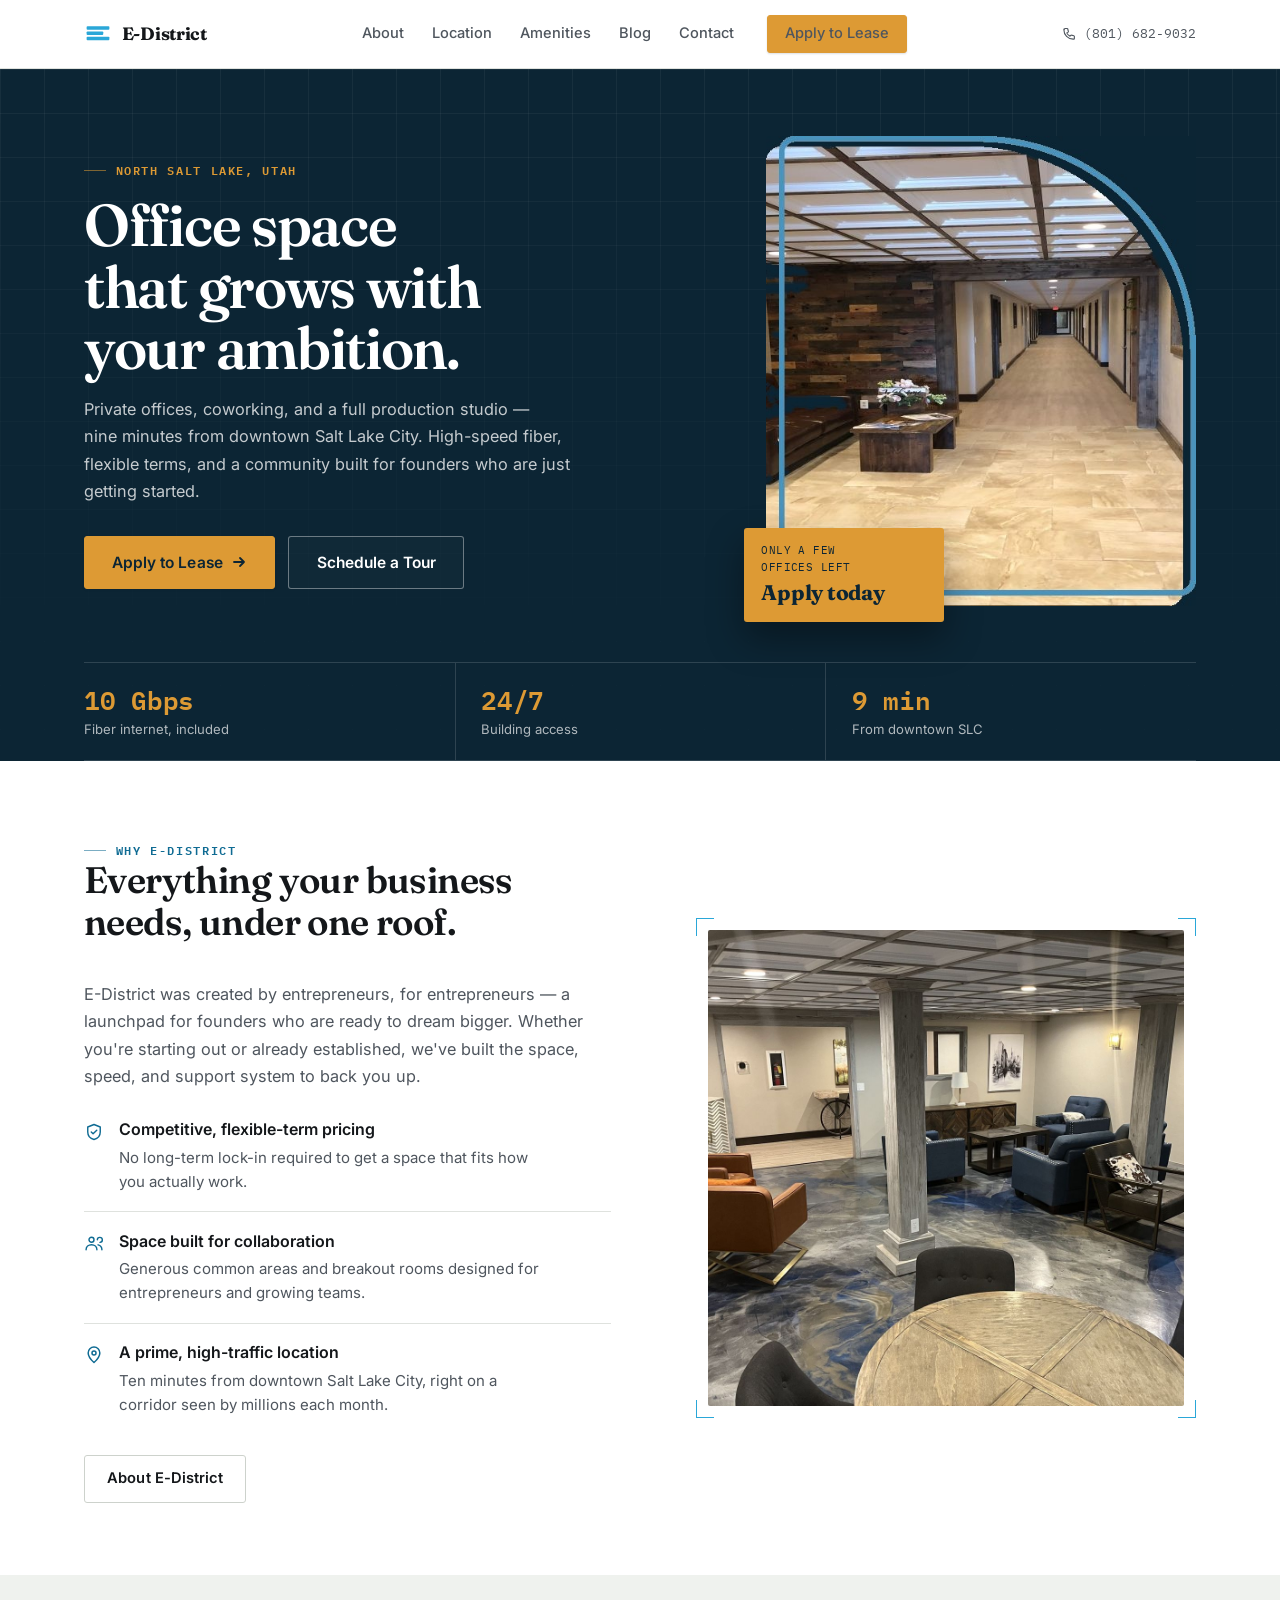
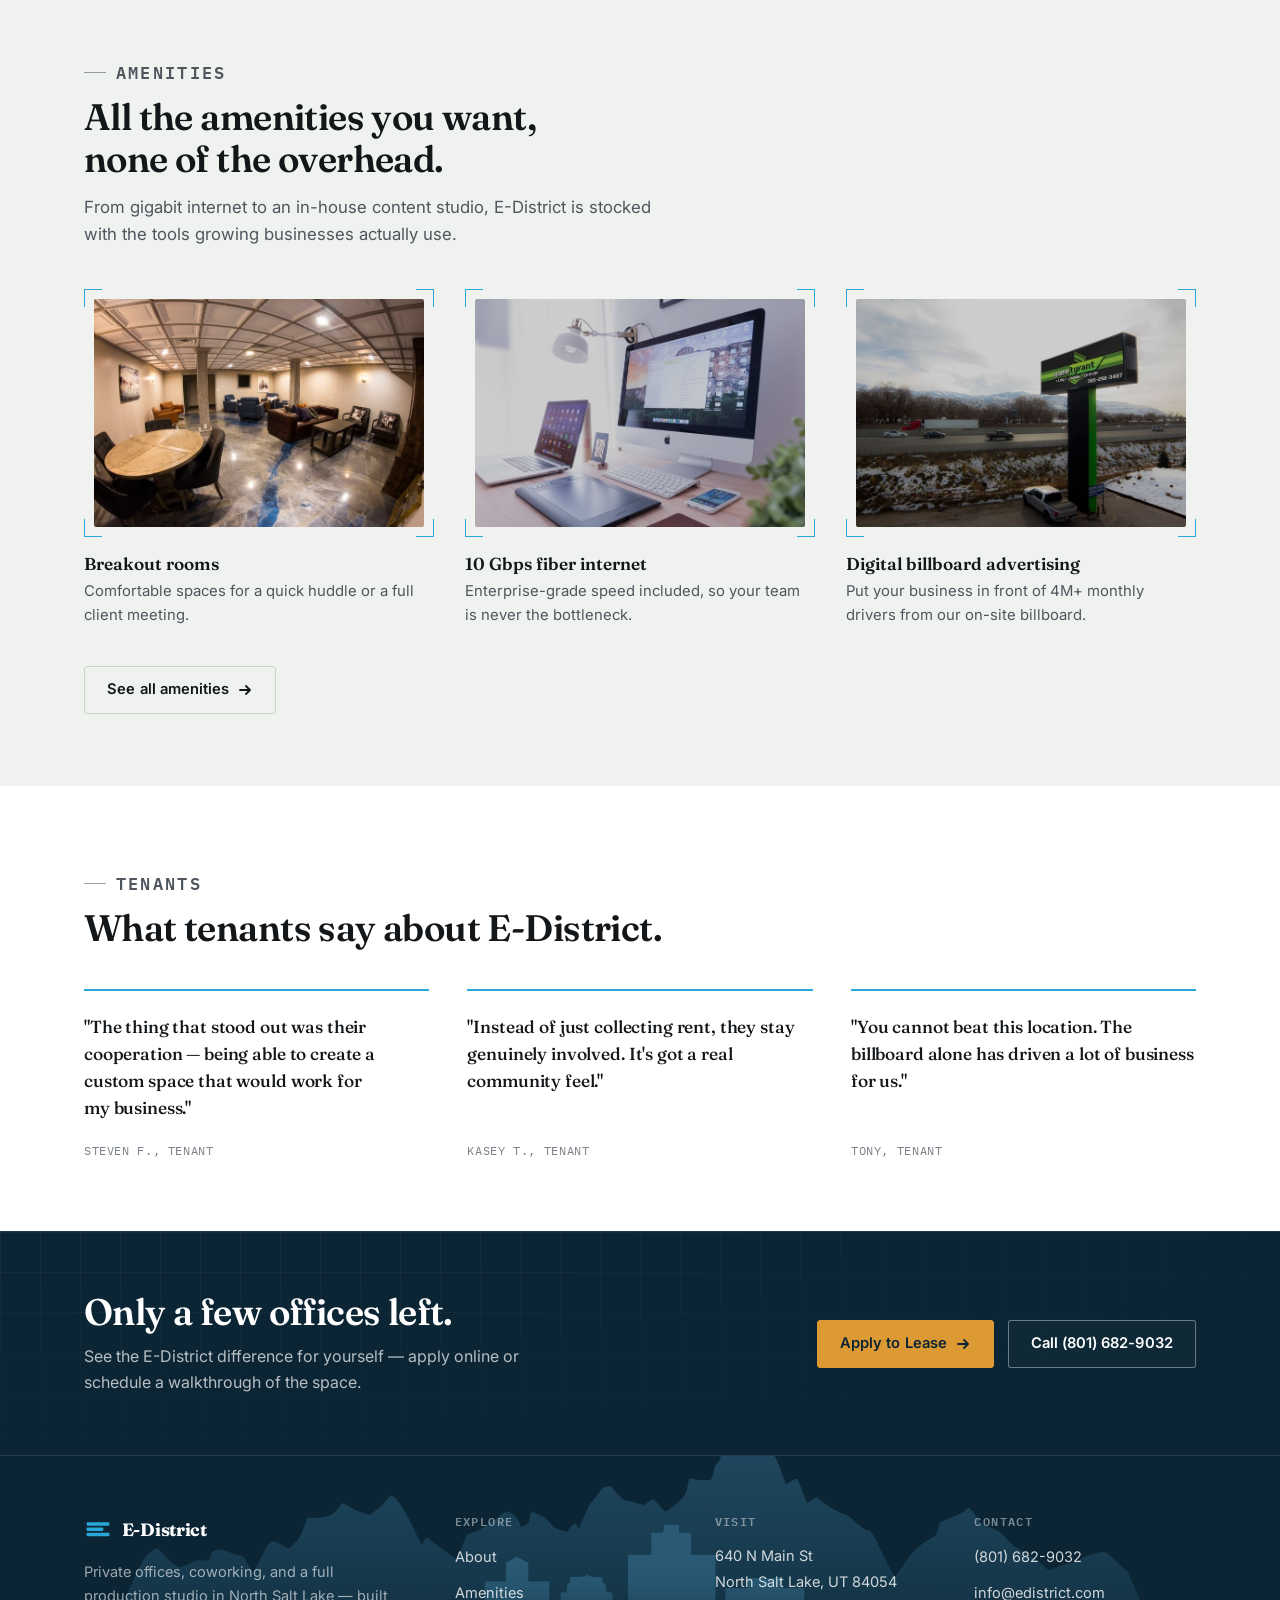
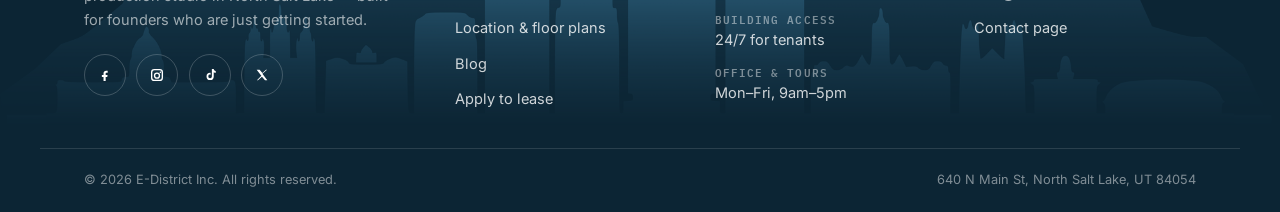
==== commit e5a0b716: "second commit" ====
--- a/index.html
+++ b/index.html
@@ -16,11 +16,11 @@
   <meta name="twitter:title" content="E-District | Flexible Office Space in North Salt Lake, UT">
   <meta name="twitter:description" content="Private offices, coworking, and a production studio in North Salt Lake, UT — 9 minutes from downtown Salt Lake City, with 10 Gbps fiber, 24/7 building access, and flexible-term leases.">
   <meta name="twitter:image" content="https://edistrict.com/assets/og-image.jpg">
-  <link rel="icon" href="/assets/favicon.svg" type="image/svg+xml">
+  <link rel="icon" href="assets/favicon.svg" type="image/svg+xml">
   <link rel="preconnect" href="https://fonts.googleapis.com">
   <link rel="preconnect" href="https://fonts.gstatic.com" crossorigin>
-  <link rel="stylesheet" href="/css/styles.css">
-  <script src="/js/analytics.js" defer></script>
+  <link rel="stylesheet" href="css/styles.css">
+  <script src="js/analytics.js" defer></script>
 <script type="application/ld+json">
   {
     "@context": "https://schema.org",
@@ -66,7 +66,7 @@
   <a class="skip-link" href="#main">Skip to content</a>
   <header class="site-header">
     <div class="wrap nav">
-      <a class="brand" href="/">
+      <a class="brand" href="index.html">
         <svg class="brand-mark" viewBox="0 0 32 32" aria-hidden="true">
           <rect x="3" y="19" width="26" height="4" rx="1"/>
           <rect x="3" y="13" width="19" height="4" rx="1"/>
@@ -75,11 +75,11 @@
         <span>E-District</span>
       </a>
       <nav class="nav-links" id="nav-links" aria-label="Primary">
-        <a href="/about/">About</a>
-        <a href="/map/">Location</a>
-        <a href="/amenities/">Amenities</a>
-        <a href="/blog/">Blog</a>
-        <a href="/contact/">Contact</a>
+        <a href="about/index.html">About</a>
+        <a href="map/index.html">Location</a>
+        <a href="amenities/index.html">Amenities</a>
+        <a href="blog/index.html">Blog</a>
+        <a href="contact/index.html">Contact</a>
         <a class="btn btn-sm btn-primary" href="https://7fvinr5e1xg.typeform.com/to/bxV5G1v6" target="_blank" rel="noopener noreferrer">Apply to Lease</a>
         <a class="nav-panel-phone" href="tel:+18016829032"><svg viewBox="0 0 24 24" fill="none" stroke="currentColor" stroke-width="1.8" stroke-linecap="round" stroke-linejoin="round" aria-hidden="true"><path d="M4 5c0-.6.4-1 1-1h3.2c.5 0 .9.3 1 .8l1 4a1 1 0 0 1-.3 1L7.6 11c1 2.3 2.9 4.2 5.2 5.2l1.2-1.3c.3-.3.7-.4 1-.3l4 1c.5.1.8.5.8 1V20c0 .6-.4 1-1 1h-1C9.6 21 3 14.4 3 6V5Z"/></svg>(801) 682-9032</a>
       </nav>
@@ -96,15 +96,15 @@
       <div class="wrap hero-grid">
         <div>
           <p class="spec">NORTH SALT LAKE, UTAH</p>
-          <h1 class="h1">Built for the year your company gets serious.</h1>
-          <p class="lede">Private offices, coworking, and a full production studio nine minutes from downtown Salt Lake City — with 10 Gbps fiber, 24/7 building access, and flexible terms. Plus the marketing tools and the neighbours that actually move a business forward.</p>
+          <h1 class="h1">Office space that grows with your ambition.</h1>
+          <p class="lede">Private offices, coworking, and a full production studio — nine minutes from downtown Salt Lake City. High-speed fiber, flexible terms, and a community built for founders who are just getting started.</p>
           <div class="hero-ctas">
             <a class="btn btn-lg btn-primary" href="https://7fvinr5e1xg.typeform.com/to/bxV5G1v6" target="_blank" rel="noopener noreferrer">Apply to Lease<svg viewBox="0 0 16 16" fill="none" stroke="currentColor" stroke-width="1.8" stroke-linecap="round" stroke-linejoin="round" aria-hidden="true"><path d="M3 8h10M9 4l4 4-4 4"/></svg></a>
-            <a class="btn btn-lg btn-outline-light" href="/contact/">Schedule a Tour</a>
+            <a class="btn btn-lg btn-outline-light" href="contact/index.html">Schedule a Tour</a>
           </div>
         </div>
         <div class="hero-figure">
-          <img class="hero-photo" src="/assets/hero-lobby.jpg" alt="E-District lobby and hallway with wood-panel accent wall" loading="eager" fetchpriority="high" width="534" height="584">
+          <img class="hero-photo" src="assets/hero-lobby.jpg" alt="E-District lobby and hallway with wood-panel accent wall" loading="eager" fetchpriority="high" width="534" height="584">
           <p class="hero-badge">Only a few offices left<strong>Apply today</strong></p>
         </div>
       </div>
@@ -121,30 +121,26 @@
       <div class="wrap split">
         <div>
           <p class="spec">WHY E-DISTRICT</p>
-          <h2 class="h2">What being here actually does for your business.</h2>
-          <p class="lede mt-lg">E-District was built by entrepreneurs who had run out of room at home and out of patience with buildings that just cash the rent cheque. Everything below exists because a growing company needed it and couldn't justify buying it alone.</p>
+          <h2 class="h2">Everything your business needs, under one roof.</h2>
+          <p class="lede mt-lg">E-District was created by entrepreneurs, for entrepreneurs — a launchpad for founders who are ready to dream bigger. Whether you're starting out or already established, we've built the space, speed, and support system to back you up.</p>
           <div class="value-list">
             <div class="value-item">
-              <svg viewBox="0 0 24 24" fill="none" stroke="currentColor" stroke-width="1.7" stroke-linecap="round" stroke-linejoin="round" aria-hidden="true"><circle cx="12" cy="12" r="9"/><path d="M12 7v5.2l3.4 2"/></svg>
-              <div><h3>Work the hours your business runs on</h3><p>24/7 building access, so the work isn't rationed to somebody else's office hours — and flexible terms, with no long lock-in to get started.</p></div>
-            </div>
-            <div class="value-item">
-              <svg viewBox="0 0 24 24" fill="none" stroke="currentColor" stroke-width="1.7" stroke-linecap="round" stroke-linejoin="round" aria-hidden="true"><rect x="3" y="4" width="18" height="12" rx="2"/><path d="M12 16v4M8.5 20h7"/></svg>
-              <div><h3>Marketing tools you'd never buy alone</h3><p>An on-site content studio and a digital billboard, in your building — the kind of exposure most companies your size have to rent by the day.</p></div>
-            </div>
-            <div class="value-item">
-              <svg viewBox="0 0 24 24" fill="none" stroke="currentColor" stroke-width="1.8" stroke-linecap="round" stroke-linejoin="round" aria-hidden="true"><path d="M4 18h.01M8.5 18v-3M13 18v-6M17.5 18V6"/></svg>
-              <div><h3>Room to take the office next door</h3><p>Start in one suite and expand as you hire, without changing your address, your internet, or anyone's commute.</p></div>
+              <svg viewBox="0 0 24 24" fill="none" stroke="currentColor" stroke-width="1.7" stroke-linecap="round" stroke-linejoin="round" aria-hidden="true"><path d="M12 3 4.5 6v6c0 4.6 3.2 7.9 7.5 9 4.3-1.1 7.5-4.4 7.5-9V6L12 3Z"/><path d="m8.7 12 2.2 2.2 4.4-4.4"/></svg>
+              <div><h3>Competitive, flexible-term pricing</h3><p>No long-term lock-in required to get a space that fits how you actually work.</p></div>
             </div>
             <div class="value-item">
               <svg viewBox="0 0 24 24" fill="none" stroke="currentColor" stroke-width="1.7" stroke-linecap="round" stroke-linejoin="round" aria-hidden="true"><circle cx="9" cy="8" r="3"/><path d="M2.5 20c0-3.6 2.9-6 6.5-6s6.5 2.4 6.5 6"/><path d="M16 8.2a3 3 0 1 1 3.2 3M21.5 20c0-2.9-1.9-5.1-4.6-5.8"/></svg>
-              <div><h3>Neighbours who are building too</h3><p>A cafeteria, lounges, and breakout rooms where tenants actually meet each other — and a landlord who stays involved after the lease is signed.</p></div>
+              <div><h3>Space built for collaboration</h3><p>Generous common areas and breakout rooms designed for entrepreneurs and growing teams.</p></div>
             </div>
-          </div>
-          <a class="btn btn-outline mt-lg" href="/about/">About E-District</a>
-        </div>
-        <div>
-          <div class="frame split-media"><div class="frame-c2"></div><img src="/assets/common-area.jpg" alt="E-District shared common area with lounge seating" loading="lazy" width="1400" height="1050"></div>
+            <div class="value-item">
+              <svg viewBox="0 0 24 24" fill="none" stroke="currentColor" stroke-width="1.8" stroke-linecap="round" stroke-linejoin="round" aria-hidden="true"><path d="M12 21s7-6.3 7-11.5A7 7 0 0 0 5 9.5C5 14.7 12 21 12 21Z"/><circle cx="12" cy="9.5" r="2.4"/></svg>
+              <div><h3>A prime, high-traffic location</h3><p>Ten minutes from downtown Salt Lake City, right on a corridor seen by millions each month.</p></div>
+            </div>
+          </div>
+          <a class="btn btn-outline mt-lg" href="about/index.html">About E-District</a>
+        </div>
+        <div>
+          <div class="frame split-media"><div class="frame-c2"></div><img src="assets/common-area.jpg" alt="E-District shared common area with lounge seating" loading="lazy" width="1400" height="1050"></div>
         </div>
       </div>
     </section>
@@ -154,26 +150,26 @@
         <div class="section-head">
           <p class="spec">AMENITIES</p>
           <h2 class="h2">All the amenities you want, none of the overhead.</h2>
-          <p>Conference and presentation rooms, breakout spaces, a lunchroom cafeteria, shared lounges, a content creation studio, and a digital billboard — with 10 Gbps fiber and 24/7 access to all of it.</p>
+          <p>From gigabit internet to an in-house content studio, E-District is stocked with the tools growing businesses actually use.</p>
         </div>
         <div class="grid-3">
           <div class="amenity-card">
-            <div class="frame"><div class="frame-c2"></div><img src="/assets/amenities-img/lobby.jpg" alt="Breakout room with lounge seating" loading="lazy" width="711" height="490"></div>
+            <div class="frame"><div class="frame-c2"></div><img src="assets/amenities-img/lobby.jpg" alt="Breakout room with lounge seating" loading="lazy" width="711" height="490"></div>
             <h3>Breakout rooms</h3>
             <p>Comfortable spaces for a quick huddle or a full client meeting.</p>
           </div>
           <div class="amenity-card">
-            <div class="frame"><div class="frame-c2"></div><img src="/assets/amenities-img/fiber-internet.jpg" alt="High-speed fiber internet infrastructure" loading="lazy" width="711" height="490"></div>
+            <div class="frame"><div class="frame-c2"></div><img src="assets/amenities-img/fiber-internet.jpg" alt="High-speed fiber internet infrastructure" loading="lazy" width="711" height="490"></div>
             <h3>10 Gbps fiber internet</h3>
             <p>Enterprise-grade speed included, so your team is never the bottleneck.</p>
           </div>
           <div class="amenity-card">
-            <div class="frame"><div class="frame-c2"></div><img src="/assets/amenities-img/digital-billboard.jpg" alt="Digital billboard along the freeway" loading="lazy" width="711" height="490"></div>
+            <div class="frame"><div class="frame-c2"></div><img src="assets/amenities-img/digital-billboard.jpg" alt="Digital billboard along the freeway" loading="lazy" width="711" height="490"></div>
             <h3>Digital billboard advertising</h3>
             <p>Put your business in front of 4M+ monthly drivers from our on-site billboard.</p>
           </div>
         </div>
-        <a class="btn btn-outline mt-lg" href="/amenities/">See all amenities<svg viewBox="0 0 16 16" fill="none" stroke="currentColor" stroke-width="1.8" stroke-linecap="round" stroke-linejoin="round" aria-hidden="true"><path d="M3 8h10M9 4l4 4-4 4"/></svg></a>
+        <a class="btn btn-outline mt-lg" href="amenities/index.html">See all amenities<svg viewBox="0 0 16 16" fill="none" stroke="currentColor" stroke-width="1.8" stroke-linecap="round" stroke-linejoin="round" aria-hidden="true"><path d="M3 8h10M9 4l4 4-4 4"/></svg></a>
       </div>
     </section>
 
@@ -215,11 +211,11 @@
 
   </main>
   <footer class="site-footer">
-    <img class="footer-skyline" src="/assets/skyline.png" alt="" loading="lazy" width="2000" height="877">
+    <img class="footer-skyline" src="assets/skyline.png" alt="" loading="lazy" width="2000" height="877">
     <div class="wrap footer-main">
       <div class="footer-grid">
         <div class="footer-brand">
-          <a class="brand" href="/">
+          <a class="brand" href="index.html">
             <svg class="brand-mark" viewBox="0 0 32 32" aria-hidden="true">
               <rect x="3" y="19" width="26" height="4" rx="1"/>
               <rect x="3" y="13" width="19" height="4" rx="1"/>
@@ -238,11 +234,11 @@
         <div class="footer-col">
           <h2>Explore</h2>
           <ul>
-            <li><a href="/about/">About</a></li>
-            <li><a href="/amenities/">Amenities</a></li>
-            <li><a href="/map/">Location &amp; floor plans</a></li>
-            <li><a href="/blog/">Blog</a></li>
-            <li><a href="/spaces/">Apply to lease</a></li>
+            <li><a href="about/index.html">About</a></li>
+            <li><a href="amenities/index.html">Amenities</a></li>
+            <li><a href="map/index.html">Location &amp; floor plans</a></li>
+            <li><a href="blog/index.html">Blog</a></li>
+            <li><a href="spaces/index.html">Apply to lease</a></li>
           </ul>
         </div>
         <div class="footer-col">
@@ -261,7 +257,7 @@
           <ul>
             <li><a href="tel:+18016829032">(801) 682-9032</a></li>
             <li><a href="mailto:info@edistrict.com">info@edistrict.com</a></li>
-            <li><a href="/contact/">Contact page</a></li>
+            <li><a href="contact/index.html">Contact page</a></li>
           </ul>
         </div>
       </div>
@@ -271,6 +267,6 @@
       <span>640 N Main St, North Salt Lake, UT 84054</span>
     </div>
   </footer>
-  <script src="/js/main.js"></script>
+  <script src="js/main.js"></script>
 </body>
 </html>
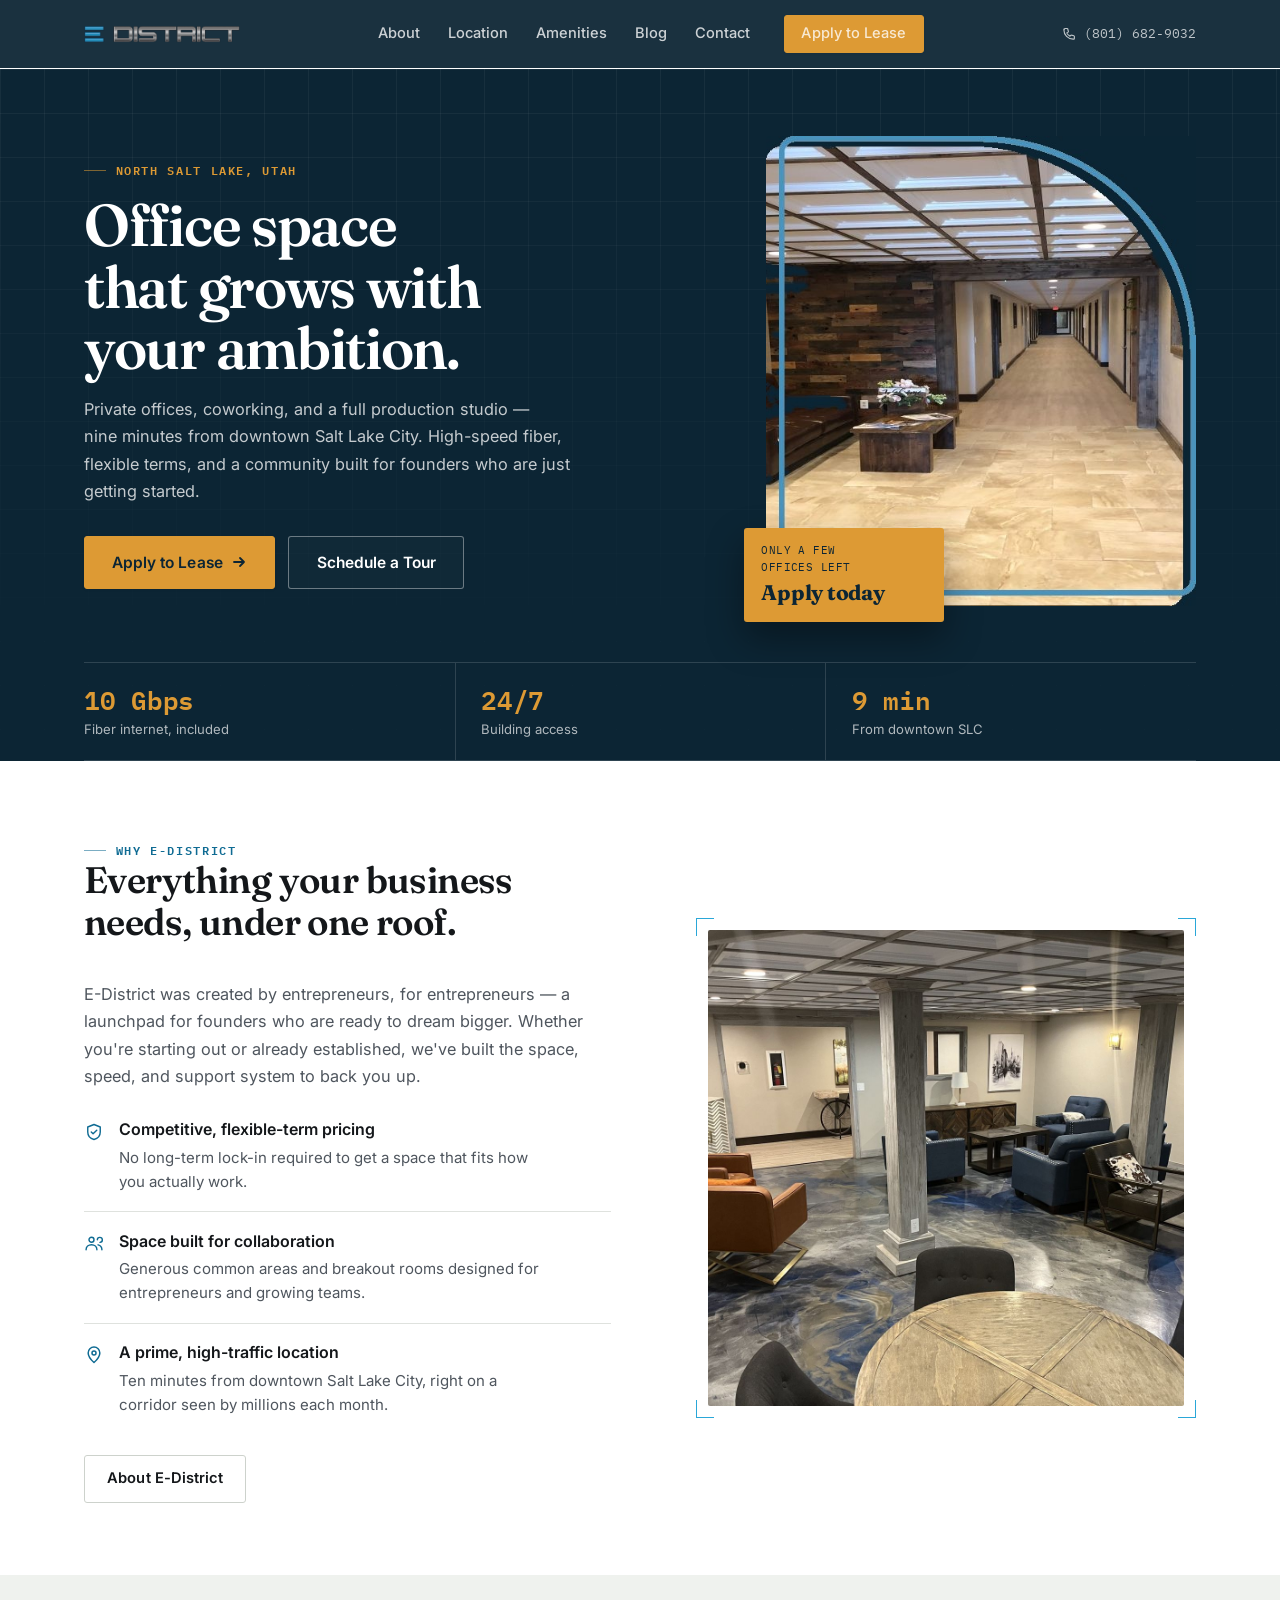
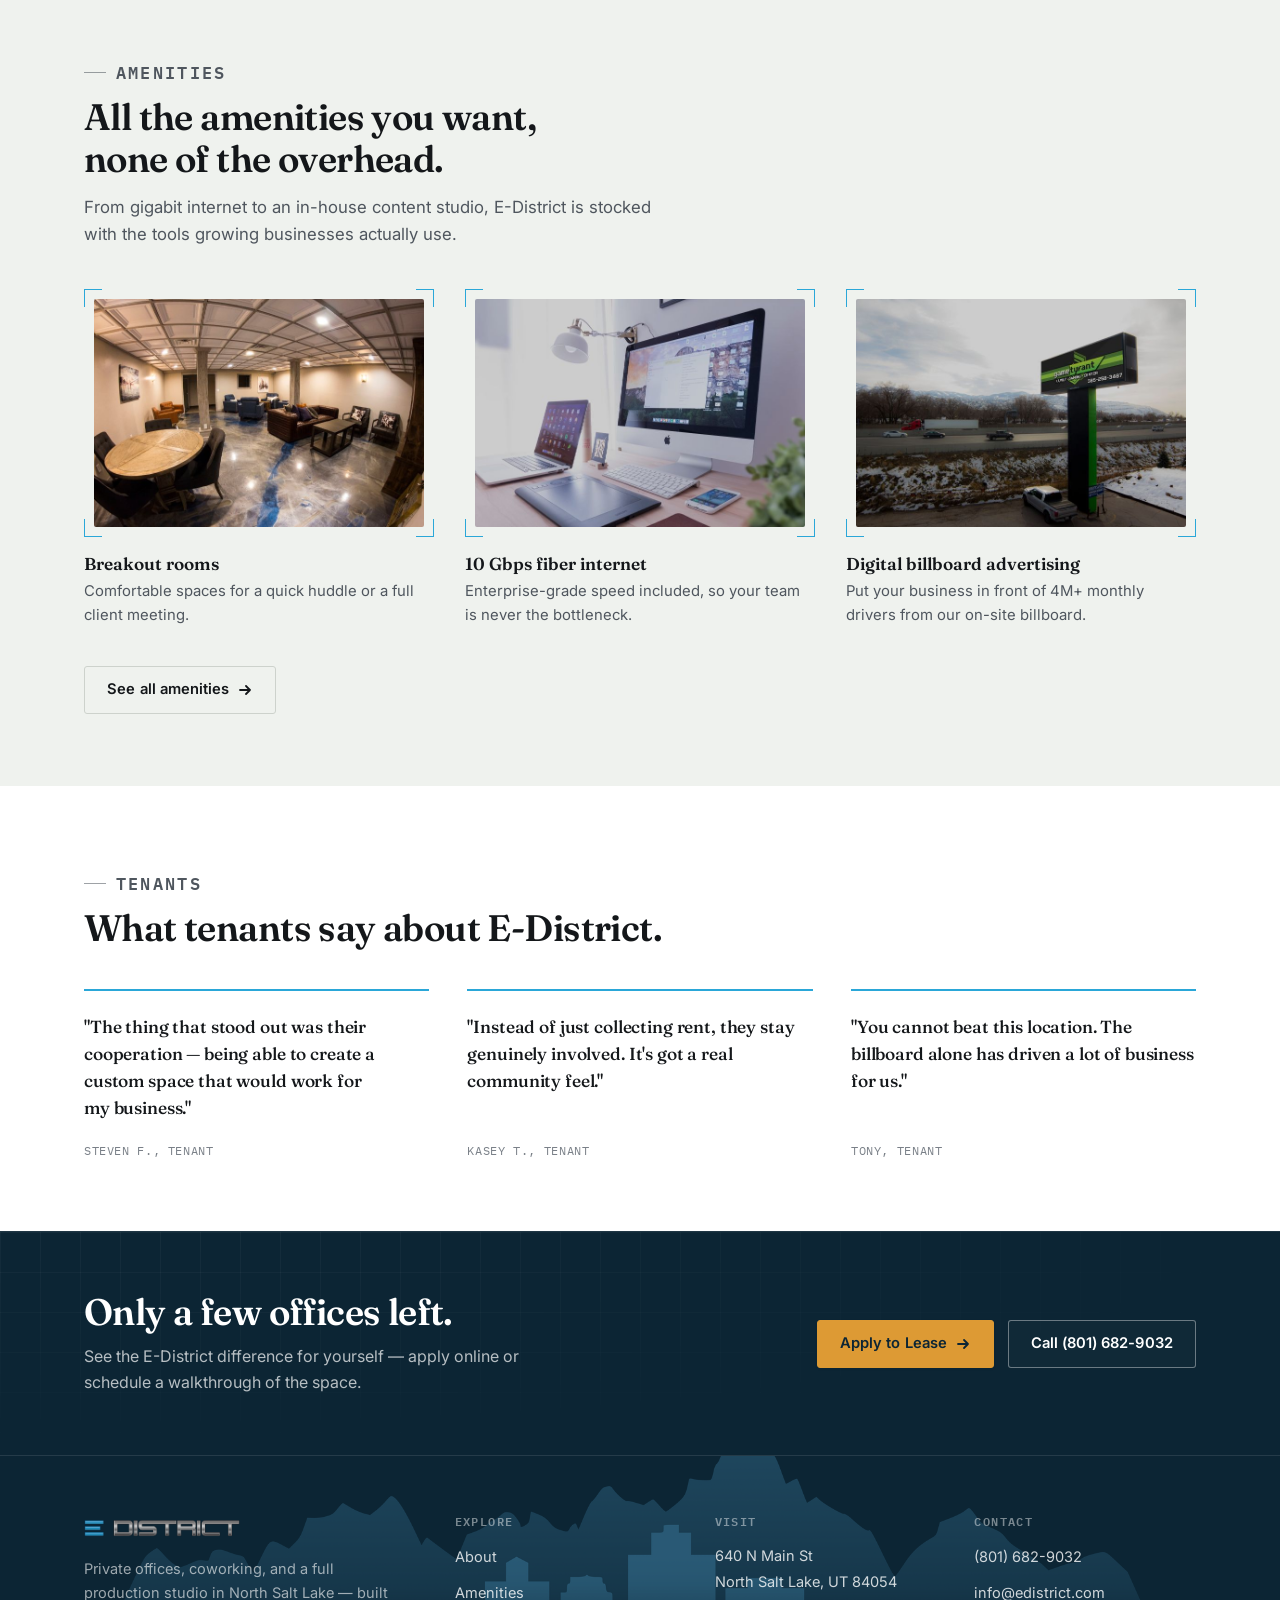
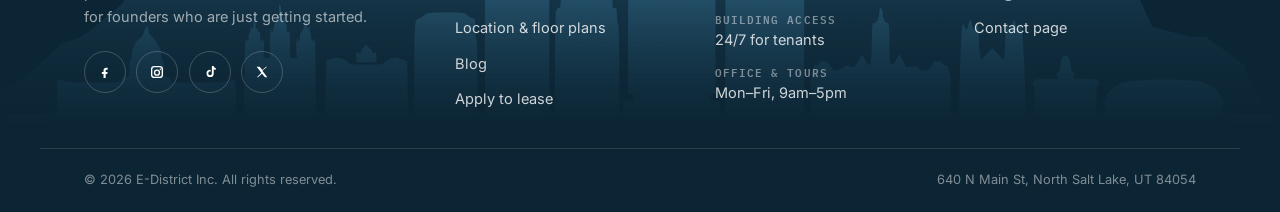
==== commit ec3eb2a5: "3rd commit" ====
--- a/index.html
+++ b/index.html
@@ -67,12 +67,7 @@
   <header class="site-header">
     <div class="wrap nav">
       <a class="brand" href="index.html">
-        <svg class="brand-mark" viewBox="0 0 32 32" aria-hidden="true">
-          <rect x="3" y="19" width="26" height="4" rx="1"/>
-          <rect x="3" y="13" width="19" height="4" rx="1"/>
-          <rect x="3" y="7" width="26" height="4" rx="1"/>
-        </svg>
-        <span>E-District</span>
+        <img class="brand-logo" src="assets/logo.png" alt="E-District" width="192" height="32">
       </a>
       <nav class="nav-links" id="nav-links" aria-label="Primary">
         <a href="about/index.html">About</a>
@@ -216,12 +211,7 @@
       <div class="footer-grid">
         <div class="footer-brand">
           <a class="brand" href="index.html">
-            <svg class="brand-mark" viewBox="0 0 32 32" aria-hidden="true">
-              <rect x="3" y="19" width="26" height="4" rx="1"/>
-              <rect x="3" y="13" width="19" height="4" rx="1"/>
-              <rect x="3" y="7" width="26" height="4" rx="1"/>
-            </svg>
-            <span>E-District</span>
+            <img class="brand-logo" src="assets/logo.png" alt="E-District" width="192" height="32">
           </a>
           <p>Private offices, coworking, and a full production studio in North Salt Lake — built for founders who are just getting started.</p>
           <div class="footer-social">
--- a/css/styles.css
+++ b/css/styles.css
@@ -827,3 +827,33 @@
 }
 .also-list li strong{ color: var(--ink); font-weight: 600; display: block; }
 .also-list li strong{ margin-bottom: .2rem; }
+
+/* ---------- Brand logo ----------
+   The supplied logo is a metallic wordmark whose highlights wash out on a light
+   ground, so the header takes the brand navy (already used by the hero, CTA band
+   and footer). The footer was navy already and needs no change. */
+.brand-logo{ height: 26px; width: auto; display: block; flex: none; }
+@media (max-width: 560px){ .brand-logo{ height: 22px; } }
+
+.site-header{ border-bottom-color: rgba(255,255,255,.12); }
+.site-header::before{ background: rgba(12,37,52,.94); }
+.site-header.is-scrolled::before{ box-shadow: 0 1px 20px rgba(0,0,0,.38); }
+
+.nav-links a{ color: rgba(255,255,255,.78); }
+.nav-links a:hover{ color: #fff; }
+.nav-links a[aria-current="page"]{ color: #fff; }
+.nav-phone{ color: rgba(255,255,255,.72); }
+.nav-phone:hover{ color: #fff; }
+.nav-toggle span,
+.nav-toggle span::before,
+.nav-toggle span::after{ background: #fff; }
+
+@media (max-width: 900px){
+  /* Panel stays fully opaque — see the .site-header note above about
+     backdrop-filter and fixed descendants. */
+  .nav-links{ background: var(--navy-deep); border-top-color: rgba(255,255,255,.12); }
+  .nav-links a{ color: rgba(255,255,255,.88); border-bottom-color: rgba(255,255,255,.12); }
+  .nav-links a[aria-current="page"]{ color: var(--amber); }
+  .nav-links .nav-panel-phone{ color: rgba(255,255,255,.72); }
+  .nav-links .nav-panel-phone svg{ color: var(--blueprint-bright); }
+}
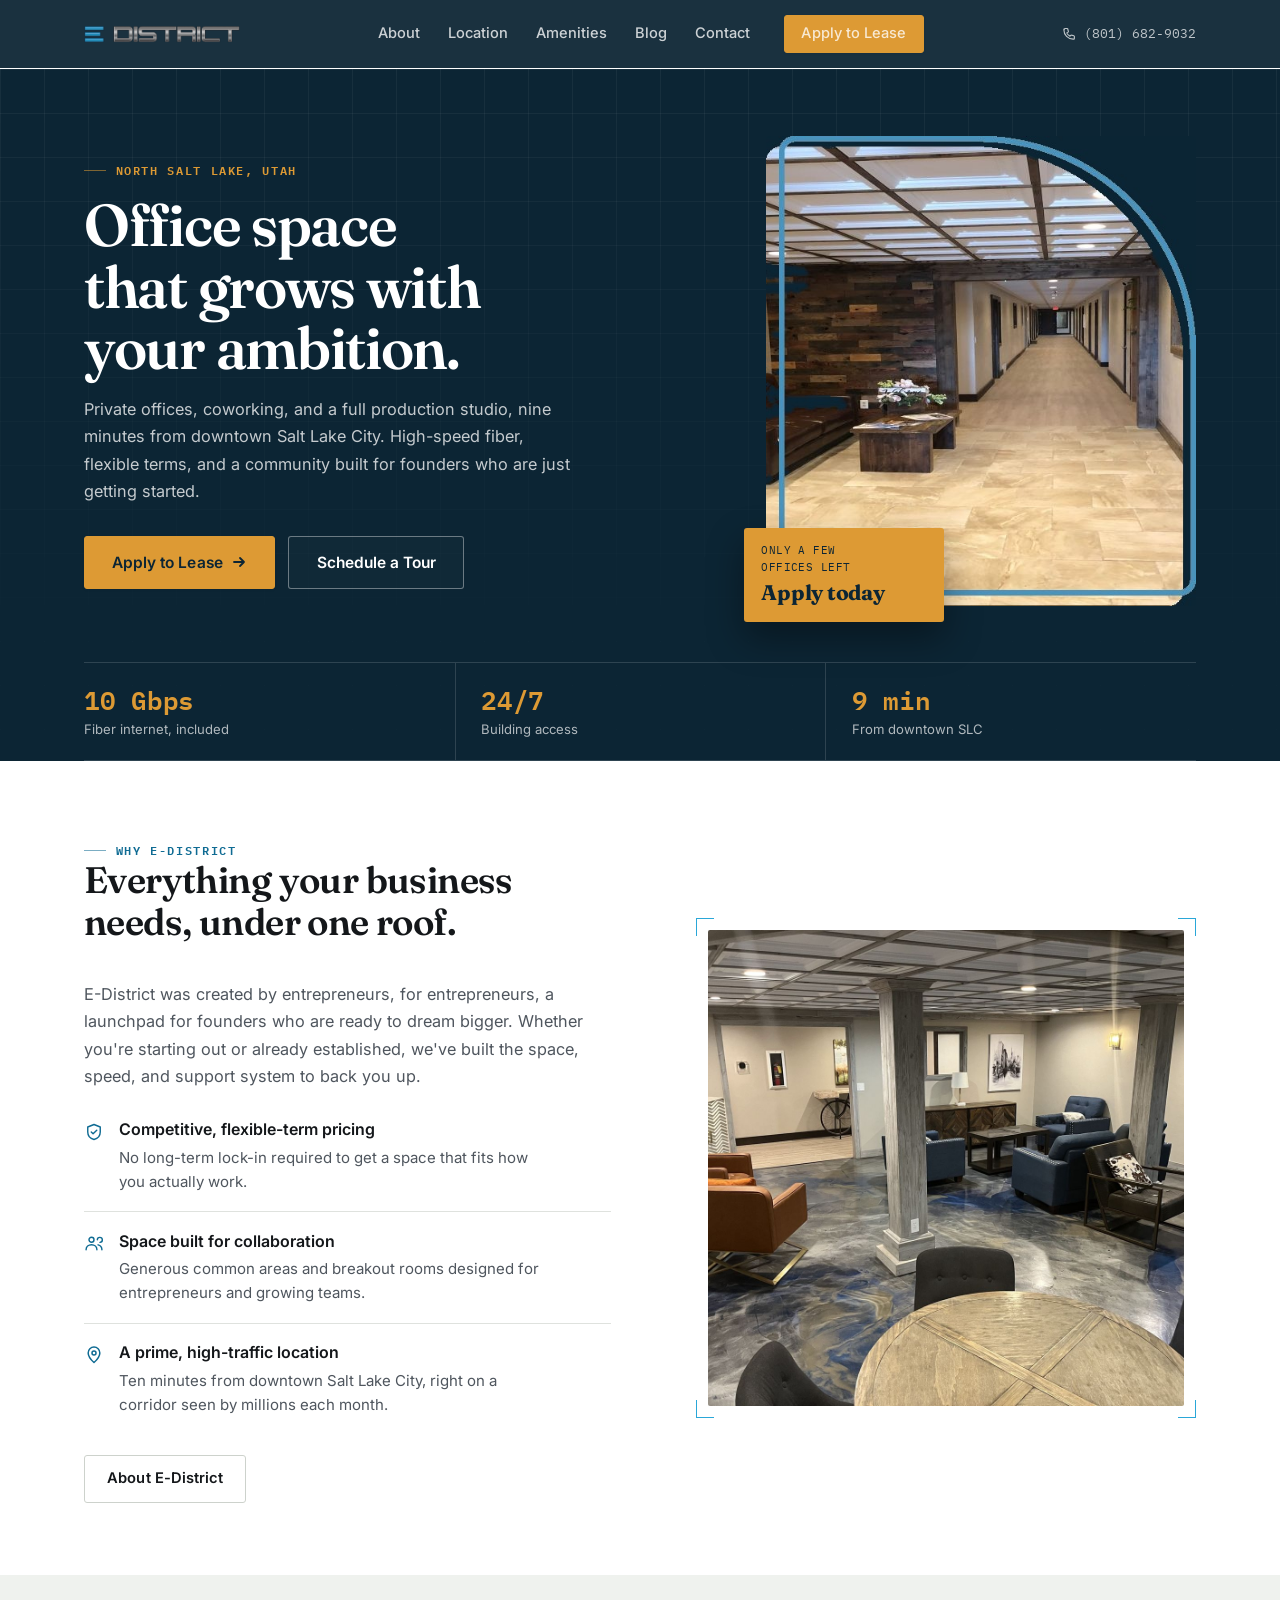
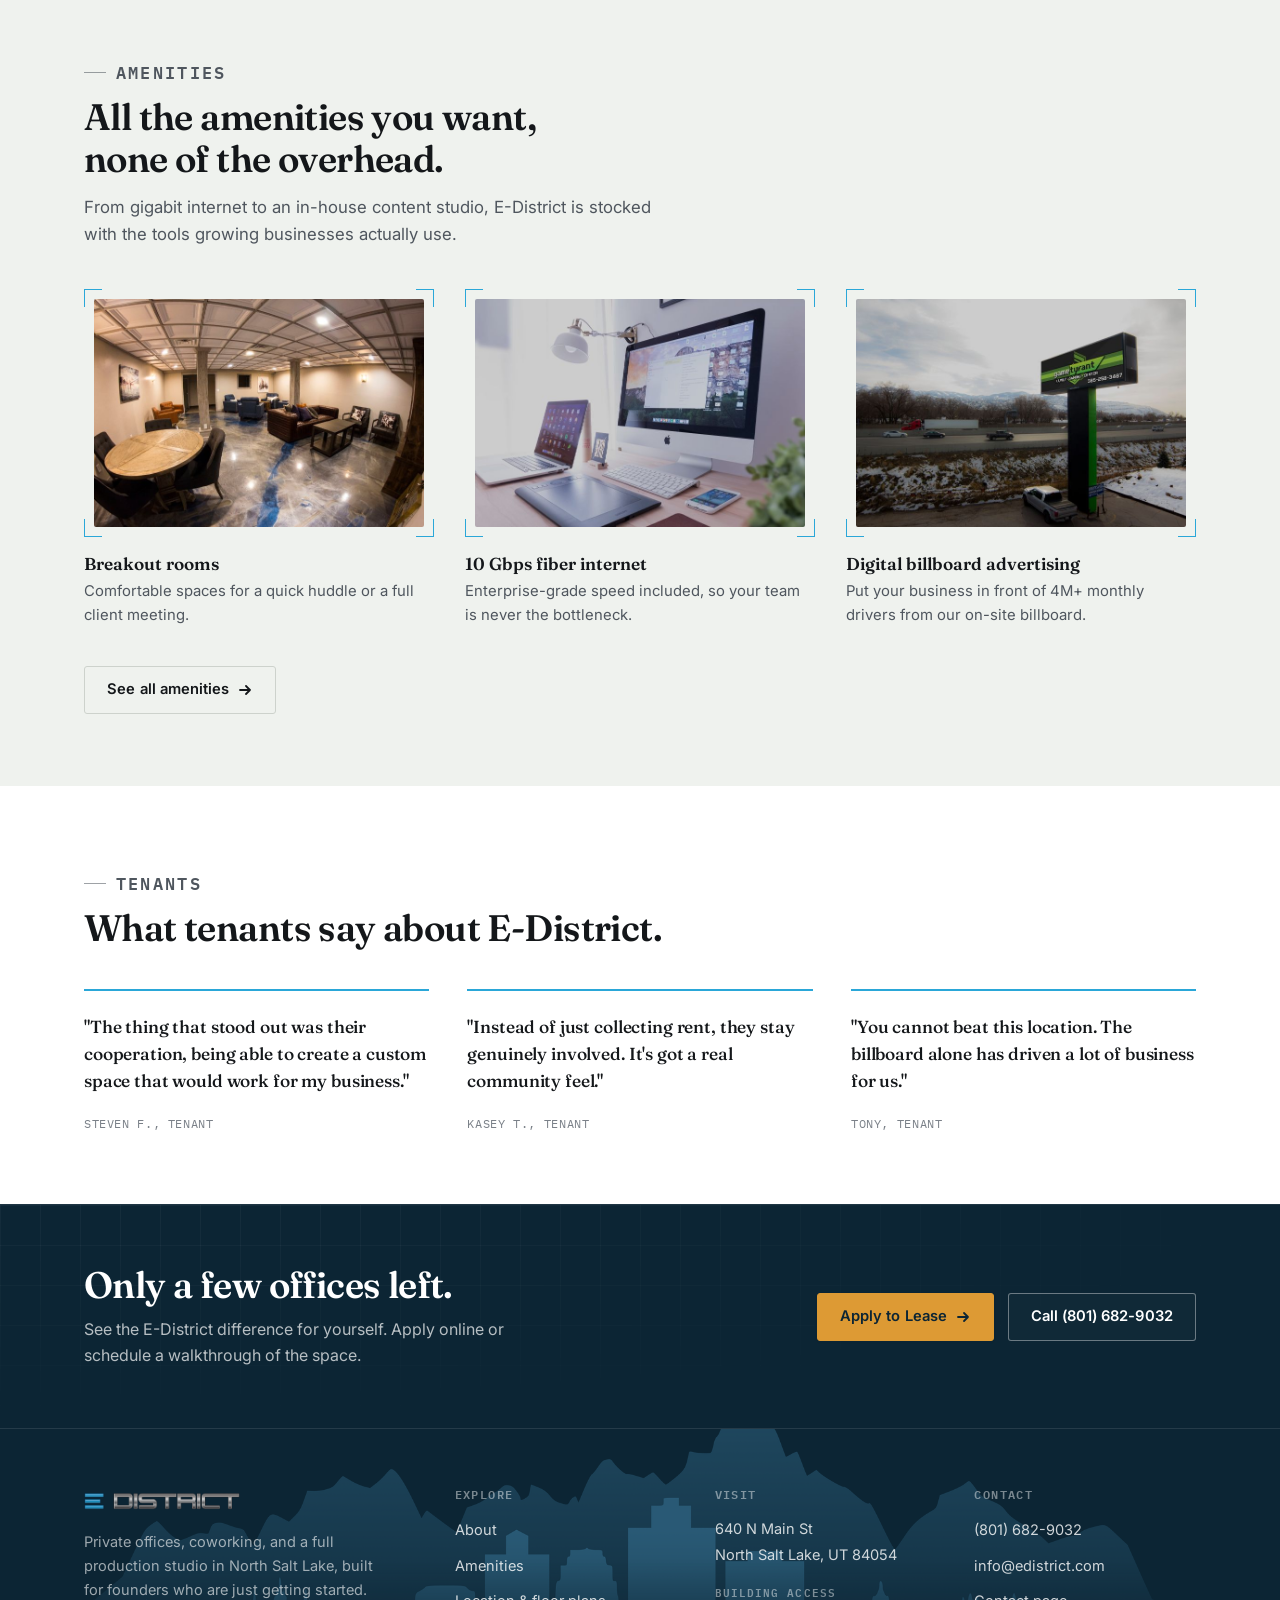
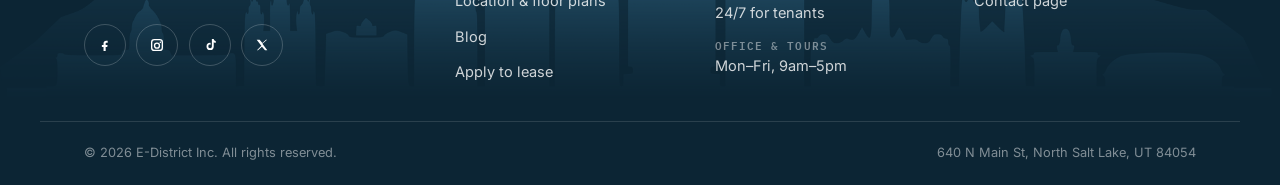
==== commit 2604e12e: "remove dash" ====
--- a/index.html
+++ b/index.html
@@ -4,17 +4,17 @@
 <meta charset="UTF-8">
   <meta name="viewport" content="width=device-width, initial-scale=1.0">
   <title>E-District | Flexible Office Space in North Salt Lake, UT</title>
-  <meta name="description" content="Private offices, coworking, and a production studio in North Salt Lake, UT — 9 minutes from downtown Salt Lake City, with 10 Gbps fiber, 24/7 building access, and flexible-term leases.">
+  <meta name="description" content="Private offices, coworking, and a production studio in North Salt Lake, UT, 9 minutes from downtown Salt Lake City, with 10 Gbps fiber, 24/7 building access, and flexible-term leases.">
   <link rel="canonical" href="https://edistrict.com/">
   <meta property="og:type" content="website">
   <meta property="og:site_name" content="E-District">
   <meta property="og:title" content="E-District | Flexible Office Space in North Salt Lake, UT">
-  <meta property="og:description" content="Private offices, coworking, and a production studio in North Salt Lake, UT — 9 minutes from downtown Salt Lake City, with 10 Gbps fiber, 24/7 building access, and flexible-term leases.">
+  <meta property="og:description" content="Private offices, coworking, and a production studio in North Salt Lake, UT, 9 minutes from downtown Salt Lake City, with 10 Gbps fiber, 24/7 building access, and flexible-term leases.">
   <meta property="og:url" content="https://edistrict.com/">
   <meta property="og:image" content="https://edistrict.com/assets/og-image.jpg">
   <meta name="twitter:card" content="summary_large_image">
   <meta name="twitter:title" content="E-District | Flexible Office Space in North Salt Lake, UT">
-  <meta name="twitter:description" content="Private offices, coworking, and a production studio in North Salt Lake, UT — 9 minutes from downtown Salt Lake City, with 10 Gbps fiber, 24/7 building access, and flexible-term leases.">
+  <meta name="twitter:description" content="Private offices, coworking, and a production studio in North Salt Lake, UT, 9 minutes from downtown Salt Lake City, with 10 Gbps fiber, 24/7 building access, and flexible-term leases.">
   <meta name="twitter:image" content="https://edistrict.com/assets/og-image.jpg">
   <link rel="icon" href="assets/favicon.svg" type="image/svg+xml">
   <link rel="preconnect" href="https://fonts.googleapis.com">
@@ -92,7 +92,7 @@
         <div>
           <p class="spec">NORTH SALT LAKE, UTAH</p>
           <h1 class="h1">Office space that grows with your ambition.</h1>
-          <p class="lede">Private offices, coworking, and a full production studio — nine minutes from downtown Salt Lake City. High-speed fiber, flexible terms, and a community built for founders who are just getting started.</p>
+          <p class="lede">Private offices, coworking, and a full production studio, nine minutes from downtown Salt Lake City. High-speed fiber, flexible terms, and a community built for founders who are just getting started.</p>
           <div class="hero-ctas">
             <a class="btn btn-lg btn-primary" href="https://7fvinr5e1xg.typeform.com/to/bxV5G1v6" target="_blank" rel="noopener noreferrer">Apply to Lease<svg viewBox="0 0 16 16" fill="none" stroke="currentColor" stroke-width="1.8" stroke-linecap="round" stroke-linejoin="round" aria-hidden="true"><path d="M3 8h10M9 4l4 4-4 4"/></svg></a>
             <a class="btn btn-lg btn-outline-light" href="contact/index.html">Schedule a Tour</a>
@@ -117,7 +117,7 @@
         <div>
           <p class="spec">WHY E-DISTRICT</p>
           <h2 class="h2">Everything your business needs, under one roof.</h2>
-          <p class="lede mt-lg">E-District was created by entrepreneurs, for entrepreneurs — a launchpad for founders who are ready to dream bigger. Whether you're starting out or already established, we've built the space, speed, and support system to back you up.</p>
+          <p class="lede mt-lg">E-District was created by entrepreneurs, for entrepreneurs, a launchpad for founders who are ready to dream bigger. Whether you're starting out or already established, we've built the space, speed, and support system to back you up.</p>
           <div class="value-list">
             <div class="value-item">
               <svg viewBox="0 0 24 24" fill="none" stroke="currentColor" stroke-width="1.7" stroke-linecap="round" stroke-linejoin="round" aria-hidden="true"><path d="M12 3 4.5 6v6c0 4.6 3.2 7.9 7.5 9 4.3-1.1 7.5-4.4 7.5-9V6L12 3Z"/><path d="m8.7 12 2.2 2.2 4.4-4.4"/></svg>
@@ -176,7 +176,7 @@
         </div>
         <div class="quote-grid">
           <div class="quote-card">
-            <p>"The thing that stood out was their cooperation — being able to create a custom space that would work for my business."</p>
+            <p>"The thing that stood out was their cooperation, being able to create a custom space that would work for my business."</p>
             <cite>Steven F., Tenant</cite>
           </div>
           <div class="quote-card">
@@ -195,7 +195,7 @@
       <div class="wrap cta-band-inner">
         <div>
           <h2 class="h2">Only a few offices left.</h2>
-          <p>See the E-District difference for yourself — apply online or schedule a walkthrough of the space.</p>
+          <p>See the E-District difference for yourself. Apply online or schedule a walkthrough of the space.</p>
         </div>
         <div class="cta-band-ctas">
           <a class="btn btn-primary" href="https://7fvinr5e1xg.typeform.com/to/bxV5G1v6" target="_blank" rel="noopener noreferrer">Apply to Lease<svg viewBox="0 0 16 16" fill="none" stroke="currentColor" stroke-width="1.8" stroke-linecap="round" stroke-linejoin="round" aria-hidden="true"><path d="M3 8h10M9 4l4 4-4 4"/></svg></a>
@@ -213,7 +213,7 @@
           <a class="brand" href="index.html">
             <img class="brand-logo" src="assets/logo.png" alt="E-District" width="192" height="32">
           </a>
-          <p>Private offices, coworking, and a full production studio in North Salt Lake — built for founders who are just getting started.</p>
+          <p>Private offices, coworking, and a full production studio in North Salt Lake, built for founders who are just getting started.</p>
           <div class="footer-social">
           <a href="https://www.facebook.com/EDistrictUtah/" target="_blank" rel="noopener noreferrer" aria-label="E-District on Facebook"><svg viewBox="0 0 24 24"><path d="M14.5 8.5H16V5.7c-.3 0-1.2-.1-2.3-.1-2.3 0-3.9 1.4-3.9 4v2.4H7.3v3.1h2.5V21h3.2v-5.9h2.4l.4-3.1h-2.8V10c0-.9.2-1.5 1.5-1.5Z"/></svg></a>
           <a href="https://www.instagram.com/edistrictoffices" target="_blank" rel="noopener noreferrer" aria-label="E-District on Instagram"><svg viewBox="0 0 24 24"><path d="M8 3h8a5 5 0 0 1 5 5v8a5 5 0 0 1-5 5H8a5 5 0 0 1-5-5V8a5 5 0 0 1 5-5Zm0 2a3 3 0 0 0-3 3v8a3 3 0 0 0 3 3h8a3 3 0 0 0 3-3V8a3 3 0 0 0-3-3H8Zm4 3.3A4.7 4.7 0 1 1 7.3 13 4.7 4.7 0 0 1 12 8.3Zm0 2A2.7 2.7 0 1 0 14.7 13 2.7 2.7 0 0 0 12 10.3Zm5-3.6a1.1 1.1 0 1 1-1.1 1.1 1.1 1.1 0 0 1 1.1-1.1Z"/></svg></a>
